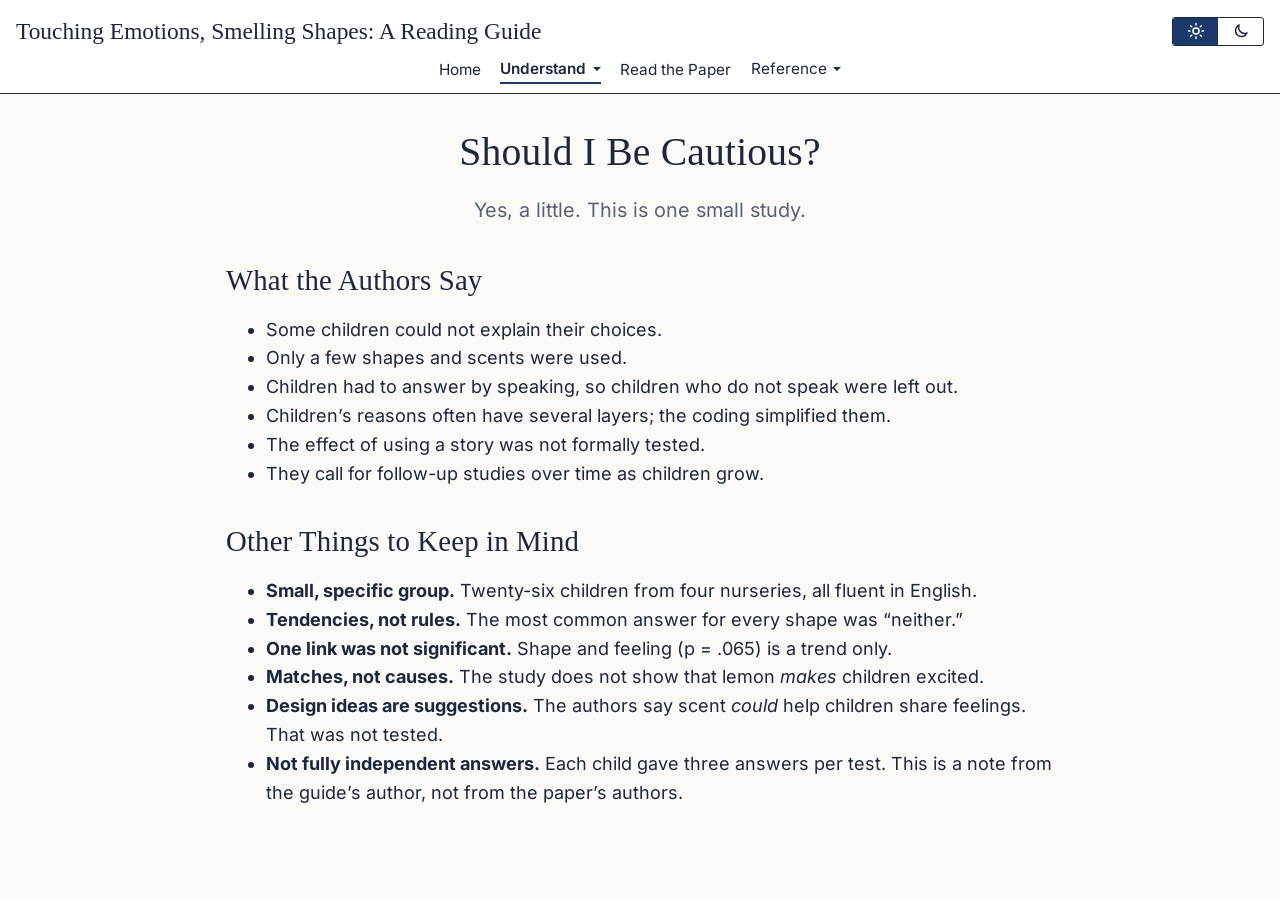
==== cautions.html @ 5ec1e6f5 "Add reading guide site for "Touching Emotions, Smelling Shapes" Static HTML/CSS/JS site (no build st" ====
<!doctype html>
<html lang="en">
<head>
<meta charset="utf-8">
<meta name="viewport" content="width=device-width, initial-scale=1">
<title>Be Cautious | Touching Emotions, Smelling Shapes: A Reading Guide</title>
<script src="js/theme.js"></script>
<link rel="stylesheet" href="css/site.css">
</head>
<body>
<main>
<div class="prose">
<h1>Should I Be Cautious?</h1>
<p class="lede">Yes, a little. This is one small study.</p>
<h2>What the Authors Say</h2>
<ul>
  <li>Some children could not explain their choices.</li>
  <li>Only a few shapes and scents were used.</li>
  <li>Children had to answer by speaking, so children who do not speak were left out.</li>
  <li>Children&rsquo;s reasons often have several layers; the coding simplified them.</li>
  <li>The effect of using a story was not formally tested.</li>
  <li>They call for follow-up studies over time as children grow.</li>
</ul>
<h2>Other Things to Keep in Mind</h2>
<ul>
  <li><strong>Small, specific group.</strong> Twenty-six children from four nurseries, all fluent in English.</li>
  <li><strong>Tendencies, not rules.</strong> The most common answer for every shape was &ldquo;neither.&rdquo;</li>
  <li><strong>One link was not significant.</strong> Shape and feeling (p = .065) is a trend only.</li>
  <li><strong>Matches, not causes.</strong> The study does not show that lemon <em>makes</em> children excited.</li>
  <li><strong>Design ideas are suggestions.</strong> The authors say scent <em>could</em> help children share feelings. That was not tested.</li>
  <li><strong>Not fully independent answers.</strong> Each child gave three answers per test. This is a note from the guide&rsquo;s author, not from the paper&rsquo;s authors.</li>
</ul>
</div>
</main>
<script src="js/site.js"></script>
</body>
</html>
---- css/site.css ----
@font-face { font-family: "EB Garamond"; src: url("../fonts/eb-garamond-latin-wght-normal.woff2") format("woff2"); font-weight: 400 800; font-style: normal; font-display: swap; }
@font-face { font-family: "Inter"; src: url("../fonts/inter-latin-wght-normal.woff2") format("woff2"); font-weight: 100 900; font-style: normal; font-display: swap; }
@font-face { font-family: "Inter"; src: url("../fonts/inter-latin-wght-italic.woff2") format("woff2"); font-weight: 100 900; font-style: italic; font-display: swap; }

/* Theme: Ivory and Navy. Light first, then a dark counterpart. */
:root {
  --bg: #fbfaf6; --fg: #1b2740; --muted: #566079; --card: #ffffff; --line: #dfe2e9; --accent: #1b3a6b; --on-accent: #ffffff; --you: #b8761a;
  --tip-bg: #1b2740; --tip-fg: #fbfaf6; --callout-bg: #eaeff9; --callout-fg: #14284d;
  --danger: #a3121a; --shadow: 0 6px 24px rgba(27, 39, 64, .16);
  --display: "EB Garamond", Georgia, "Times New Roman", serif;
  --sans: "Inter", "Helvetica Neue", Helvetica, Arial, sans-serif;
  --r: 3px;
  --maxw: 82rem; --prose: 46rem; --gutter: 16px;
}
@media (prefers-color-scheme: dark) {
  :root:not([data-theme="light"]) {
    --bg: #10151f; --fg: #e8ebf2; --muted: #aab2c5; --card: #171e2b; --line: #2a3347; --accent: #8fb0ea; --on-accent: #0c1424; --you: #f0b95c;
    --tip-bg: #e8ebf2; --tip-fg: #10151f; --callout-bg: #1c2740; --callout-fg: #d6e0f5;
    --danger: #ff8a8f; --shadow: 0 6px 24px rgba(0, 0, 0, .6);
  }
}
:root[data-theme="dark"] {
  --bg: #10151f; --fg: #e8ebf2; --muted: #aab2c5; --card: #171e2b; --line: #2a3347; --accent: #8fb0ea; --on-accent: #0c1424; --you: #f0b95c;
  --tip-bg: #e8ebf2; --tip-fg: #10151f; --callout-bg: #1c2740; --callout-fg: #d6e0f5;
  --danger: #ff8a8f; --shadow: 0 6px 24px rgba(0, 0, 0, .6);
}
* { box-sizing: border-box; }
html { font-size: 112.5%; }
body { margin: 0; background: var(--bg); color: var(--fg); font-family: var(--sans); line-height: 1.6; }
h1, h2, h3, h4 { font-family: var(--display); font-weight: 500; letter-spacing: .005em; }
nav, .chip, button, .btn, .label, .ui, input, select, textarea { font-family: var(--sans); }
a { color: var(--accent); }
a:focus-visible, button:focus-visible, input:focus-visible, textarea:focus-visible, select:focus-visible, [tabindex]:focus-visible { outline: 3px solid var(--accent); outline-offset: 2px; }
.skip { position: absolute; left: -999px; } .skip:focus { left: 8px; top: 8px; background: var(--card); padding: .5rem; z-index: 90; }
.sr-only { position: absolute; width: 1px; height: 1px; overflow: hidden; clip: rect(0 0 0 0); white-space: nowrap; }

/* ---- Header and navigation ---- */
header.site { border-bottom: 1px solid var(--fg); background: var(--card); position: relative; z-index: 20; }
header.site .inner, main, footer.site .inner { max-width: var(--maxw); margin: 0 auto; padding-left: var(--gutter); padding-right: var(--gutter); }
header.site .top { display: flex; justify-content: space-between; align-items: center; gap: .6rem; padding: .7rem 0 .2rem; }
header.site .brand { font-family: var(--display); font-weight: 500; font-size: 1.3rem; color: var(--fg); text-decoration: none; }
header.site .tools { display: flex; align-items: center; gap: .5rem; }
nav.main { position: relative; }
nav.main > ul { list-style: none; margin: 0; padding: 0 0 .5rem; display: flex; flex-wrap: wrap; gap: .1rem 1.1rem; align-items: center; justify-content: center; }
nav.main a, nav.main .dd > button { font-size: .85rem; text-decoration: none; padding: .25rem 0; border: 0; border-bottom: 2px solid transparent; background: none; color: var(--fg); cursor: pointer; }
nav.main a[aria-current="page"], nav.main .dd.cur > button { border-bottom-color: var(--accent); font-weight: 600; }
nav.main .dd { position: relative; }
nav.main .dd > button::after { content: ""; display: inline-block; margin-left: .35rem; border: 4px solid transparent; border-top-color: currentColor; border-bottom-width: 0; vertical-align: .15em; }
nav.main .menu { display: none; position: absolute; left: -.6rem; top: 100%; min-width: 12rem; list-style: none; margin: 0; padding: .4rem; background: var(--card); border: 1px solid var(--line); border-radius: var(--r); box-shadow: var(--shadow); z-index: 30; }
nav.main .dd.open .menu { display: block; }
nav.main .menu a { display: block; padding: .4rem .6rem; border-radius: 2px; border: 0; }
nav.main .menu a:hover { background: var(--bg); }
nav.main .menu a[aria-current="page"] { font-weight: 600; background: var(--bg); }
.burger { display: none; }
.burger svg { width: 18px; height: 18px; display: block; }
@media (max-width: 700px) {
  .burger { display: inline-flex; }
  nav.main > ul { display: none; flex-direction: column; align-items: stretch; justify-content: flex-start; gap: 0; padding: .3rem 0 .8rem; }
  nav.main.open > ul { display: flex; }
  nav.main a, nav.main .dd > button { display: block; width: 100%; text-align: left; padding: .45rem 0; }
  nav.main .dd > button { pointer-events: none; color: var(--muted); font-weight: 600; font-size: .75rem; }
  nav.main .dd > button::after { display: none; }
  nav.main .menu { display: block; position: static; box-shadow: none; border: 0; padding: 0 0 0 .8rem; background: transparent; }
  nav.main .menu a { padding: .45rem 0; }
  header.site .brand { font-size: 1.1rem; }
}

/* Shared two-state switch (sun | moon, On | Off) */
.seg { display: inline-flex; border: 1.5px solid var(--fg); border-radius: var(--r); overflow: hidden; }
.seg button { border: 0; background: transparent; color: var(--fg); padding: .25rem .75rem; font-size: .8rem; font-weight: 500; cursor: pointer; display: inline-flex; align-items: center; justify-content: center; gap: .3rem; }
.seg button[aria-pressed="true"] { background: var(--accent); color: var(--on-accent); font-weight: 600; }
.seg svg { width: 18px; height: 18px; display: block; }
.seg.block { display: grid; grid-template-columns: 1fr 1fr; width: 100%; }
.seg.block button { padding: .35rem .5rem; font-size: .85rem; }
.seg.block button[aria-pressed="true"]::before { content: "\2713"; }

/* ---- Page frame ---- */
main { padding-top: 1.5rem; padding-bottom: 3rem; }
.prose { max-width: var(--prose); margin-left: auto; margin-right: auto; }
.prose p, .prose li, .prose dd { overflow-wrap: anywhere; }
h1 { font-size: 2.2rem; line-height: 1.15; margin: .5rem 0 1rem; text-align: center; }
h2 { font-size: 1.6rem; line-height: 1.2; margin: 2rem 0 .5rem; }
h3 { font-size: 1.3rem; line-height: 1.25; margin: 1.4rem 0 .3rem; }
.lede { font-size: 1.1rem; color: var(--muted); text-align: center; max-width: 38rem; margin-left: auto; margin-right: auto; }
.card { background: var(--card); border: 1px solid var(--line); border-radius: var(--r); padding: 1rem 1.1rem; margin: 1rem 0; }
.note { border-left: 4px solid var(--accent); background: var(--card); padding: .7rem 1rem; margin: 1rem 0; border-radius: 0 var(--r) var(--r) 0; font-size: .95rem; }
.btn, button.btn { display: inline-block; background: var(--accent); color: var(--on-accent); border: 1.5px solid var(--accent); border-radius: var(--r); padding: .5rem 1rem; font-size: .85rem; font-weight: 500; text-decoration: none; cursor: pointer; }
.btn.secondary { background: transparent; color: var(--accent); }
.btn-sm { white-space: nowrap; font-size: .75rem; font-weight: 500; padding: .25rem .7rem; border-radius: var(--r); border: 1.5px solid var(--fg); background: transparent; color: var(--fg); cursor: pointer; }
.btn-sm.primary { background: var(--accent); border-color: var(--accent); color: var(--on-accent); }
.btn-sm:disabled { opacity: .45; cursor: default; }
.cta-row { display: flex; flex-wrap: wrap; gap: .6rem; margin: 1rem 0; }
table { border-collapse: collapse; width: 100%; font-size: .85rem; margin: 1rem 0; }
th, td { border: 1px solid var(--line); padding: .4rem .55rem; text-align: left; vertical-align: top; }
th { background: var(--card); font-family: var(--sans); font-weight: 600; }
.table-wrap { overflow-x: auto; }
dl dt { font: 600 1.2rem var(--display); margin-top: 1rem; } dl dd { margin: .2rem 0 0; }
.entry { padding: .3rem .6rem; border-radius: var(--r); scroll-margin-top: 1rem; }
.entry.hit { outline: 3px solid var(--accent); background: var(--card); }
.backbar { margin: 0 0 1rem; }

/* ---- Homepage: a path of three stops ---- */
.hero { padding: 1rem 0 .5rem; text-align: center; }
.hero h1 { font-size: 3rem; line-height: 1.08; max-width: 40rem; margin-left: auto; margin-right: auto; }
.cta-row { justify-content: center; }
.center-h2 { text-align: center; margin: 1.6rem 0 1rem; font-size: 1.8rem; }
.route { position: relative; display: grid; grid-template-columns: repeat(3, 1fr); gap: 1.5rem; max-width: 60rem; margin: 0 auto; padding: 0; list-style: none; }
.route::before { content: ""; position: absolute; top: 1.2rem; left: calc((100% - 3rem) / 6); right: calc((100% - 3rem) / 6); border-top: 3px dotted var(--muted); }
.stop { position: relative; display: flex; flex-direction: column; align-items: stretch; }
.stop .num { align-self: center; position: relative; z-index: 1; width: 2.4rem; height: 2.4rem; border-radius: 50%; background: var(--accent); color: var(--on-accent); display: grid; place-items: center; font: 600 1.25rem var(--display); box-shadow: 0 0 0 6px var(--bg); }
.stop .stem { align-self: center; height: 1.1rem; border-left: 3px dotted var(--muted); }
.stop .panel-s { flex: 1; display: flex; flex-direction: column; background: var(--card); border: 1px solid var(--line); border-radius: var(--r); overflow: hidden; }
.stop.featured .panel-s { border: 2px solid var(--accent); }
.stop .bar-s { background: var(--callout-bg); padding: .6rem 1rem; border-bottom: 1px solid var(--line); }
.stop .bar-s h3 { margin: 0; font-size: 1.45rem; text-align: center; color: var(--fg); }
.stop .panel-s p { margin: 0; padding: .8rem 1rem .4rem; color: var(--muted); font-size: .9rem; }
.stop .acts { margin-top: auto; display: flex; flex-direction: column; gap: .45rem; padding: .5rem 1rem 1rem; }
.stop .acts .btn { display: block; text-align: center; }
.small-links { text-align: center; font: .85rem var(--sans); color: var(--muted); margin: 1.4rem 0 0; }
@media (max-width: 700px) {
  .hero h1 { font-size: 2.2rem; }
  .route { grid-template-columns: 1fr; gap: 0; }
  .route::before { display: none; }
  .stop:not(:last-child)::after { content: ""; display: block; height: 1.1rem; border-left: 3px dotted var(--muted); align-self: center; }
}

/* ---- The kit (study at a glance) ---- */
.kit { max-width: 60rem; margin-left: auto; margin-right: auto; display: grid; grid-template-columns: repeat(3, 1fr); background: var(--card); border: 1px solid var(--line); border-radius: var(--r); padding: .8rem 0; margin-top: 1rem; margin-bottom: 1rem; }
.kit .col { padding: 0 1rem; border-left: 1.5px dashed var(--line); }
.kit .col:first-child { border-left: 0; }
.kit .tag { font: .75rem var(--sans); color: var(--muted); display: block; }
.kit h3 { margin: .1rem 0 .5rem; font-size: 1.3rem; }
.figs { display: flex; gap: .45rem; }
.figs figure { margin: 0; flex: 1; text-align: center; font: .78rem var(--sans); min-width: 0; }
.figs .tile { background: #fdfcf9; border: 1px solid var(--line); border-radius: var(--r); padding: .2rem; }
.figs svg { width: 100%; height: auto; display: block; }
.figs figcaption { margin-top: .2rem; }
@media (max-width: 700px) {
  .kit { grid-template-columns: 1fr; padding: .2rem 0; }
  .kit .col { border-left: 0; border-top: 1.5px dashed var(--line); padding: .6rem 1rem; display: grid; grid-template-columns: 5.5rem 1fr; column-gap: .8rem; align-items: center; }
  .kit .col:first-child { border-top: 0; }
  .kit .tag { grid-column: 1; grid-row: 1; align-self: end; }
  .kit h3 { grid-column: 1; grid-row: 2; margin: .1rem 0 0; align-self: start; }
  .kit .figs { grid-column: 2; grid-row: 1 / 3; gap: .35rem; }
}
ol.steps { padding-left: 0; list-style: none; counter-reset: s; }
ol.steps > li { counter-increment: s; position: relative; padding-left: 3rem; margin: 1rem 0; }
ol.steps > li::before { content: counter(s); position: absolute; left: 0; top: 0; width: 2.1rem; height: 2.1rem; border-radius: 50%; background: var(--accent); color: var(--on-accent); display: grid; place-items: center; font: 600 1.15rem var(--display); }
.bar { display: flex; align-items: center; gap: .5rem; font: .8rem var(--sans); margin: .2rem 0; }
.bar .track { flex: 1; background: var(--line); border-radius: 2px; height: .8rem; overflow: hidden; }
.bar .fill { display: block; height: 100%; background: var(--accent); }
.bar span:first-child { min-width: 9rem; } .bar span:last-child { min-width: 3rem; text-align: right; }

/* ---- Reader ---- */
.rgrid { display: grid; grid-template-columns: 13rem minmax(0, 1fr) 15rem; grid-template-areas: ". toolbar ." "look paper key"; gap: .5rem 1rem; align-items: start; margin-top: .5rem; }
.a-toolbar { grid-area: toolbar; } .a-look { grid-area: look; } .a-paper { grid-area: paper; } .a-key { grid-area: key; } .a-scrubv { grid-area: scrubv; display: none; }
.side { position: sticky; top: .8rem; margin-top: 2px; }
.panel { background: var(--card); border: 1px solid var(--line); border-radius: var(--r); padding: .8rem .9rem; font-family: var(--sans); font-size: .8rem; }
.panel h2 { font: 500 1.3rem var(--display); margin: 0 0 .5rem; }
.look { border-left: 4px solid var(--accent); }
.look p { margin: 0 0 .6rem; line-height: 1.5; }
.look .stats { background: var(--callout-bg); color: var(--callout-fg); border-radius: var(--r); padding: .5rem .6rem; }
.panel-toggle { display: none; }
.key h3 { font: 500 .65rem var(--sans); letter-spacing: .05em; color: var(--muted); margin: .9rem 0 .25rem; }
.key .state { font-size: .75rem; color: var(--muted); margin: .1rem 0 0; }
.keyitem { display: flex; gap: .5rem; align-items: flex-start; text-align: left; width: 100%; background: transparent; color: var(--fg); border: 1.5px solid transparent; border-radius: var(--r); padding: .3rem .4rem; font-size: .8rem; line-height: 1.35; cursor: pointer; }
.keyitem:hover { border-color: var(--line); }
.keyitem[aria-pressed="true"] { border-color: var(--fg); background: var(--bg); font-weight: 600; }
.keyitem.static { cursor: default; }
.keyitem.static:hover { border-color: transparent; }
.sw { outline: 1px solid var(--fg); width: .95rem; height: .95rem; margin-top: .15rem; border-radius: 2px; background: var(--f); border-bottom: 3px solid var(--e); display: inline-block; flex: none; }
.sw.u { background: transparent; border-bottom-style: dashed; }
.sw.d { background: transparent; outline: 0; border-bottom: 2px dotted #2a5db0; border-radius: 0; height: .8rem; }
.how { font-size: .75rem; color: var(--muted); margin: .7rem 0 0; line-height: 1.45; }
.key-fab { display: none; }
.center { min-width: 0; }

/* Viewing controls: one box, three labeled groups */
.vc { display: flex; flex-wrap: wrap; align-items: stretch; gap: .5rem 0; background: var(--card); border: 1px solid var(--line); border-radius: var(--r); padding: .55rem .3rem; font-family: var(--sans); }
.vc .g { display: flex; flex-direction: column; justify-content: space-between; gap: .3rem; padding: 0 .8rem; border-left: 1px solid var(--line); }
.vc .g:first-child { border-left: 0; }
.vc .gh { display: flex; align-items: center; gap: .5rem; min-height: 1.35rem; font: 500 .65rem var(--sans); letter-spacing: .05em; color: var(--muted); }
.pill { display: inline-flex; align-items: center; gap: .25rem; background: var(--callout-bg); color: var(--fg); border: 1px solid var(--accent); border-radius: 999px; padding: 0 .5rem; font: 500 .65rem var(--sans); letter-spacing: 0; white-space: nowrap; }
.pill b { font-size: .8rem; font-weight: 700; color: var(--accent); }
.pill svg { width: .8rem; height: .8rem; color: var(--accent); flex: none; }
.bgrp { display: inline-flex; align-self: flex-start; border: 1.5px solid var(--fg); border-radius: var(--r); overflow: hidden; }
.bgrp > button, .bgrp > span { display: inline-flex; align-items: center; justify-content: center; gap: .2rem; border: 0; border-left: 1.5px solid var(--fg); background: var(--card); color: var(--fg); padding: .2rem .55rem; font: 500 .75rem var(--sans); cursor: pointer; }
.bgrp > :first-child { border-left: 0; }
.bgrp > span { cursor: default; min-width: 3rem; background: var(--bg); }
.bgrp > button:hover:not(:disabled) { background: var(--callout-bg); }
.bgrp > button:disabled { opacity: .4; cursor: default; }
.bgrp svg { width: .95rem; height: .95rem; display: block; }
.pgbox { display: flex; align-items: center; gap: .35rem; font-size: .75rem; }
.pgbox input { width: 3.1rem; font: 500 .8rem var(--sans); padding: .15rem .3rem; background: var(--bg); color: var(--fg); border: 1.5px solid var(--fg); border-radius: var(--r); text-align: center; }

.pagerow { display: flex; align-items: flex-start; gap: .5rem; }
.arrow { flex: none; position: sticky; top: calc(50vh - 22px); width: 2.6rem; height: 2.6rem; border-radius: 50%; border: 2px solid var(--fg); background: var(--card); color: var(--fg); cursor: pointer; display: grid; place-items: center; z-index: 6; }
.arrow:disabled { opacity: .35; cursor: default; }
.arrow svg { width: 22px; height: 22px; }
.reader { position: relative; flex: 1; min-width: 0; }
.stage { overflow: auto; padding: 2px; }
.sheet { position: relative; margin: 0 auto; background: #fff; box-shadow: 0 0 0 1px var(--line); line-height: 1; color: #000; }
.sheet canvas { display: block; width: 100%; height: 100%; }
.sheet .textLayer { position: absolute; inset: 0; z-index: 3; --user-unit: 1; }
.fsbtn { position: absolute; top: 8px; right: 8px; z-index: 8; width: 2rem; height: 2rem; display: grid; place-items: center; border-radius: var(--r); border: 1.5px solid #1b2740; background: rgba(255, 255, 255, .95); color: #1b2740; cursor: pointer; padding: 0; }
.fsbtn svg { width: 1.15rem; height: 1.15rem; display: block; }
.fsbtn .shrink { display: none; }
.hl-layer, .note-layer, .gl-layer { position: absolute; inset: 0; pointer-events: none; }
.hl-layer { z-index: 1; mix-blend-mode: multiply; }
.note-layer { z-index: 2; mix-blend-mode: multiply; }
.gl-layer { z-index: 2; }
.hl { position: absolute; background: var(--f); border-bottom: 2px solid var(--e); }
.hl.u { background: transparent; border-bottom: 2px dashed var(--e); }
.hl.dim { display: none; }
.hl.on { outline: 2px solid #000; outline-offset: 0; }
.term { position: absolute; border-bottom: 2px dotted #2a5db0; }
.term.on { background: rgba(42, 93, 176, .14); }
body.guide-off .hl-layer, body.guide-off .gl-layer { display: none; }
.focus-layer { position: absolute; inset: 0; pointer-events: none; z-index: 4; }
.focus-hl, .focus-term { position: absolute; width: 14px; height: 14px; opacity: 0; left: 0; top: 0; }
.focus-hl:focus, .focus-term:focus { opacity: 1; background: transparent; outline: 3px solid var(--accent); outline-offset: 1px; border-radius: 2px; }
body.guide-off .focus-hl, body.guide-off .focus-term { display: none; }
.nrect { position: absolute; background: var(--nf); border-bottom: 2px dotted var(--ne); }
.nrect.dim, .pin.dim { display: none; }
.pin { position: absolute; z-index: 5; width: 20px; height: 20px; margin: -10px 0 0 -10px; border-radius: 4px; background: var(--nf); color: #111; border: 2px solid var(--ne); font: 700 11px var(--sans); cursor: pointer; padding: 0; }
.tip { position: absolute; z-index: 9; max-width: 15rem; background: var(--tip-bg); color: var(--tip-fg); border-radius: var(--r); padding: .5rem .65rem; font: .75rem/1.45 var(--sans); display: none; }
.tip b { display: block; font-weight: 600; }
.tip.pinned { box-shadow: 0 0 0 2px var(--accent); }
.tip .acts { display: flex; gap: .4rem; margin-top: .4rem; flex-wrap: wrap; }
.tip .btn-sm { margin-top: .4rem; border-color: var(--tip-fg); color: var(--tip-fg); }
.tip .acts .btn-sm { margin-top: 0; }
.popover { position: absolute; z-index: 10; display: none; gap: .4rem; background: var(--tip-bg); padding: .35rem; border-radius: var(--r); }
.popover .btn-sm { background: var(--tip-fg); color: var(--tip-bg); border-color: var(--tip-fg); }
.hint { font: .78rem var(--sans); color: var(--muted); margin: .4rem 0; }
.status { font: .8rem var(--sans); color: var(--muted); margin: .2rem 0; min-height: 1.9rem; display: flex; align-items: center; flex-wrap: wrap; gap: .4rem; }
.status .btn-sm { padding: .1rem .6rem; border-radius: 999px; }
.err { color: var(--danger); font: .8rem var(--sans); }

/* Page scrubber: dots centered on one line, page numbers, then a bracket and name for each section */
.scrub { --pad: 1.6rem; --dot-row: 28px; position: relative; display: grid; grid-template-columns: repeat(14, 1fr); margin: 0 3.1rem; padding-top: var(--pad); font-family: var(--sans); color: var(--muted); }
.scrub .ln { position: absolute; left: calc(100% / 28); right: calc(100% / 28); top: calc(var(--pad) + var(--dot-row) / 2); height: 2px; transform: translateY(-50%); background: var(--line); }
.scrub .prog { position: absolute; left: calc(100% / 28); top: calc(var(--pad) + var(--dot-row) / 2); height: 3px; transform: translateY(-50%); background: var(--accent); width: calc((100% - 100% / 14) * var(--p, 0)); }
.scrub button.pt { grid-row: 1; position: relative; z-index: 1; height: var(--dot-row); min-width: 24px; border: 0; background: transparent; padding: 0; cursor: pointer; display: flex; align-items: center; justify-content: center; }
.scrub .dot { display: block; flex: none; width: 10px; height: 10px; border-radius: 50%; background: var(--card); border: 2px solid var(--muted); }
.scrub button.pt.done .dot { background: var(--accent); border-color: var(--accent); }
.scrub button.pt[aria-current="page"] .dot { width: 20px; height: 20px; background: var(--you); border: 3px solid var(--fg); }
.scrub button.pt:hover .dot { border-color: var(--fg); }
.scrub .num { grid-row: 2; text-align: center; font-size: .65rem; line-height: 1.4; padding-top: 2px; color: var(--muted); }
.scrub .num.cur { color: var(--fg); font-weight: 700; }
.scrub .here { position: absolute; top: 0; transform: translateX(-50%); font: 600 .7rem var(--sans); color: var(--fg); white-space: nowrap; }
.scrub .here::after { content: ""; display: block; width: 0; height: 0; margin: 0 auto; border: 4px solid transparent; border-top-color: var(--fg); border-bottom-width: 0; }
.scrub button.sec { grid-row: 3; display: block; border: 0; background: none; padding: 0; margin: 0; cursor: pointer; color: var(--muted); font-family: var(--sans); min-width: 0; }
.scrub .brkt { display: block; height: 8px; margin: 4px 4px 0; border: 2px solid var(--muted); border-top: 0; border-radius: 0 0 3px 3px; }
.scrub .lbl { display: block; position: relative; left: 50%; transform: translateX(-50%); width: max-content; margin-top: 3px; text-align: center; font: 500 .68rem var(--sans); line-height: 1.2; white-space: nowrap; }
.scrub button.sec:hover .lbl { color: var(--fg); }
.scrub button.sec.cur { color: var(--accent); }
.scrub button.sec.cur .brkt { border-color: var(--accent); }
.scrub button.sec.cur .lbl { color: var(--accent); font-weight: 700; }
.scrub-now { display: none; }
@media (max-width: 1330px) {
  .scrub { margin: 0; }
  .scrub button.sec.lo .lbl { margin-top: 1.1rem; }
  .scrub button.sec.lo .lbl::before { content: ""; position: absolute; left: 50%; top: -1rem; height: .9rem; border-left: 1px solid var(--muted); }
}
@media (max-width: 1250px) {
  .rgrid { grid-template-columns: 11rem minmax(0, 1fr) 13rem; }
}

/* Vertical scrubber (full screen): dots on one line, page numbers left, brackets and names right */
.scrub.v { --row: 20px; display: grid; grid-template-columns: 22px 18px 12px 1fr; grid-template-rows: repeat(14, var(--row)); margin: 0; padding: 0; position: relative; }
.scrub.v .ln { left: calc(22px + 9px); right: auto; top: calc(var(--row) / 2); bottom: calc(var(--row) / 2); width: 2px; height: auto; transform: translateX(-50%); }
.scrub.v .prog { left: calc(22px + 9px); top: calc(var(--row) / 2); width: 3px; height: calc((100% - var(--row)) * var(--p, 0)); transform: translateX(-50%); }
.scrub.v button.pt { grid-column: 2; height: var(--row); min-width: 0; width: 100%; }
.scrub.v .num { grid-column: 1; text-align: right; padding: 0 4px 0 0; align-self: center; }
.scrub.v button.sec { grid-column: 3 / 5; display: grid; grid-template-columns: 12px 1fr; align-items: center; text-align: left; }
.scrub.v .brkt { height: auto; align-self: stretch; margin: 3px 0; width: 10px; border: 2px solid var(--muted); border-left: 0; border-radius: 0 3px 3px 0; }
.scrub.v button.sec.cur .brkt { border-color: var(--accent); }
.scrub.v .lbl { margin: 0; padding-left: 6px; text-align: left; font-size: .7rem; left: 0; transform: none; width: auto; }
.scrub.v button.sec.lo .lbl { margin: 0; }
.scrub.v button.sec.lo .lbl::before { display: none; }
.scrub.v .here { display: none; }

@media (max-width: 1000px) {
  .rgrid { grid-template-columns: minmax(0, 1fr); grid-template-areas: "toolbar" "look" "paper" "key"; }
  .side { position: static; }
  .look .panel-toggle { display: inline-block; margin-bottom: .4rem; }
  .look.collapsed .panel-body { display: none; }
  .key { position: fixed; right: 8px; bottom: 58px; width: min(92vw, 20rem); max-height: 70vh; overflow: auto; display: none; z-index: 85; box-shadow: var(--shadow); }
  .key.open { display: block; }
  .key-fab { display: inline-flex; position: fixed; right: 12px; bottom: 12px; z-index: 86; padding: .5rem 1rem; box-shadow: var(--shadow); background: var(--accent); color: var(--on-accent); border-color: var(--accent); }
  .scrub { margin: 0; }
  .arrow { width: 2.2rem; height: 2.2rem; }
}
@media (max-width: 700px) {
  .scrub button.sec .lbl { display: none; }
  .scrub-now { display: block; text-align: center; font: 600 .75rem var(--sans); color: var(--accent); margin: .3rem 0 0; }
  .pagerow { gap: 0; }
  .arrow { width: 2rem; height: 2rem; background: color-mix(in srgb, var(--card) 88%, transparent); }
  #prev { margin-right: -2.1rem; }
  #next { margin-left: -2.1rem; }
  .vc { gap: .6rem 0; }
  .vc .g { padding: 0 .6rem; border-left: 0; }
  .vc .g:last-child { border-left: 1px solid var(--line); }
  .vc .g.guide-only { order: 3; flex: 1 0 100%; border-top: 1px solid var(--line); padding-top: .55rem; }
}

/* Full screen: an always-white layer. The page edge is invisible: no border, shadow or outline.
   Left column: viewing controls, Look For and the page scrubber. Right column: the Key. Each column scrolls on its own. */
.fs-left { display: contents; }
.rgrid.fs {
  --bg: #ffffff; --card: #ffffff; --fg: #1b2740; --muted: #566079; --line: #dfe2e9; --accent: #1b3a6b; --on-accent: #ffffff; --you: #b8761a;
  --tip-bg: #1b2740; --tip-fg: #fbfaf6; --callout-bg: #eaeff9; --callout-fg: #14284d; --danger: #a3121a;
  position: fixed; inset: 0; z-index: 80; margin: 0; padding: 0; background: #fff; color: var(--fg); color-scheme: light; overflow: hidden;
  grid-template-columns: 17rem minmax(0, 1fr) 17rem; grid-template-rows: minmax(0, 1fr); grid-template-areas: "left paper right"; gap: 0 .5rem; align-items: stretch;
}
.rgrid.fs .fs-left { display: flex; flex-direction: column; gap: .6rem; grid-area: left; min-height: 0; overflow: auto; padding: .6rem 0 .8rem .6rem; }
.rgrid.fs .a-key { grid-area: right; position: static; margin: 0; min-height: 0; overflow: auto; padding: .6rem .6rem .8rem 0; align-self: stretch; }
.rgrid.fs .side { position: static; margin: 0; max-height: none; }
.rgrid.fs .a-scrubv { display: block; }
.rgrid.fs .look .how, .rgrid.fs .key .state { display: none; }
.rgrid.fs .look p { margin-bottom: .4rem; }
.rgrid.fs .panel { padding: .6rem .7rem; }
.rgrid.fs .keyitem { padding: .15rem .3rem; font-size: .75rem; }
.rgrid.fs .key h3 { margin: .6rem 0 .15rem; }
.rgrid.fs details.howto { margin-top: .5rem; }
.rgrid.fs .vc { display: grid; grid-template-columns: auto 1fr; gap: .5rem .4rem; padding: .5rem .6rem; }
.rgrid.fs .vc .g { padding: 0 .4rem; border-left: 0; }
.rgrid.fs .vc .g:first-child { padding-left: 0; }
.rgrid.fs .vc .g:last-child { border-left: 1px solid var(--line); }
.rgrid.fs .vc .g.guide-only { grid-column: 1 / -1; grid-row: 2; padding: .5rem 0 0; border-top: 1px solid var(--line); }
.rgrid.fs .a-paper { grid-area: paper; align-self: stretch; display: flex; align-items: center; justify-content: center; height: 100vh; min-height: 0; }
.rgrid.fs .a-paper > .scrub, .rgrid.fs .a-paper > .scrub-now { display: none; }
.rgrid.fs .pagerow { align-items: center; gap: .4rem; }
.rgrid.fs .arrow { position: static; }
.rgrid.fs .reader { flex: 0 1 auto; min-width: 0; }
.rgrid.fs .stage { padding: 0; overflow: auto; max-width: 100%; max-height: 100vh; }
.rgrid.fs .status { min-height: 0; }
@media (max-height: 800px) {
  .rgrid.fs .scrub.v { --row: 17px; }
  .rgrid.fs .scrub.v .lbl, .rgrid.fs .scrub.v .num { font-size: .64rem; }
  .rgrid.fs .fs-left { gap: .4rem; }
}
.rgrid.fs .sheet { margin: 0; box-shadow: none; border: 0; outline: 0; background: #fff; }
.rgrid.fs .fsbtn .grow { display: none; } .rgrid.fs .fsbtn .shrink { display: block; }
.fs-only { display: none; }
.rgrid.fs .fs-only { display: block; }
body.fs-open { overflow: hidden; }
@media (max-width: 1100px) {
  .rgrid.fs { grid-template-columns: minmax(0, 1fr); grid-template-rows: auto auto 1fr; grid-template-areas: "look" "toolbar" "paper"; overflow: auto; }
  .rgrid.fs .fs-left { display: contents; }
  .rgrid.fs .a-key { grid-area: auto; grid-column: 1; padding: 0; overflow: visible; height: 0; min-height: 0; }
  .rgrid.fs .a-scrubv, .rgrid.fs .a-key .panel { display: none; }
  .rgrid.fs .a-look { padding: .4rem .6rem 0; }
  .rgrid.fs .a-toolbar { padding: 0 .6rem; }
  .rgrid.fs .vc { display: flex; flex-wrap: wrap; }
  .rgrid.fs .vc .g { border-top: 0; border-left: 1px solid var(--line); padding: 0 .6rem; }
  .rgrid.fs .vc .g:first-child { border-left: 0; }
  .rgrid.fs .vc .g.guide-only { grid-column: auto; padding: 0 .6rem; border-top: 0; }
  .rgrid.fs .key { position: fixed; right: 8px; bottom: 58px; width: min(92vw, 20rem); max-height: 70vh; overflow: auto; z-index: 85; box-shadow: var(--shadow); }
  .rgrid.fs .key-fab { display: inline-flex; position: fixed; right: 12px; bottom: 12px; z-index: 86; padding: .5rem 1rem; box-shadow: var(--shadow); background: var(--accent); color: var(--on-accent); border-color: var(--accent); }
  .rgrid.fs .a-key .key.open { display: block; }
  .rgrid.fs .a-paper { height: auto; display: block; }
  .rgrid.fs .pagerow { gap: 0; justify-content: center; }
  .rgrid.fs .arrow { width: 2.2rem; height: 2.2rem; background: color-mix(in srgb, var(--card) 88%, transparent); position: sticky; top: calc(50vh - 1.1rem); }
  .rgrid.fs #prev { margin-right: -2.3rem; }
  .rgrid.fs #next { margin-left: -2.3rem; }
  .rgrid.fs .reader { flex: 1 1 auto; }
  .rgrid.fs .stage { max-width: 100%; max-height: none; }
}

/* ---- Notes ---- */
.notes h2 { margin-top: 1.5rem; }
.composer-pop { position: absolute; z-index: 12; width: min(23rem, calc(100% - 16px)); background: var(--card); color: var(--fg); border: 2px solid var(--accent); border-radius: var(--r); padding: .7rem .9rem; box-shadow: var(--shadow); font-family: var(--sans); font-size: .8rem; max-height: calc(100vh - 2rem); overflow: auto; }
.composer-pop textarea, .composer-pop select, .composer-pop input[type="text"], .note-edit textarea { width: 100%; font: .85rem var(--sans); background: var(--bg); color: var(--fg); border: 1.5px solid var(--line); border-radius: var(--r); padding: .35rem .5rem; }
.composer-pop textarea, .note-edit textarea { min-height: 4rem; resize: vertical; }
.composer-pop .lbl { display: block; font-size: .72rem; color: var(--muted); margin: .55rem 0 .2rem; }
.swatches { display: flex; gap: .4rem; flex-wrap: wrap; }
.swatches button { width: 1.8rem; height: 1.8rem; border-radius: var(--r); border: 2px solid var(--line); background: var(--c); color: #111; cursor: pointer; padding: 0; font-weight: 700; display: grid; place-items: center; }
.swatches button[aria-pressed="true"] { border: 3px solid var(--fg); }
.own { margin-top: .4rem; padding: .5rem; border: 1.5px dashed var(--line); border-radius: var(--r); }
.q { font: italic .85rem var(--sans); color: var(--muted); border-left: 3px solid var(--line); padding-left: .6rem; margin: 0 0 .5rem; max-height: 4.5rem; overflow: auto; }
.notecard { background: var(--nc, #ffe680); color: #111; border-left: 8px solid var(--ne, #8a6d00); border-radius: var(--r); padding: .6rem .9rem; margin: .5rem 0; font: .85rem var(--sans); }
.notecard.dim { display: none; }
.notecard.flash { outline: 3px solid var(--accent); }
.notecard .meta { font-size: .7rem; margin-bottom: .2rem; }
.notecard .quote { font: italic .8rem var(--sans); margin: 0 0 .3rem; }
.notecard .acts { display: flex; flex-wrap: wrap; gap: .4rem; margin-top: .5rem; }
.notecard .btn-sm { border-color: #111; color: #111; font-size: .7rem; }
.off-only { display: none; }
body.guide-off .off-only { display: block; }
body.guide-off .guide-only { display: none !important; }
@media (prefers-reduced-motion: reduce) { * { scroll-behavior: auto !important; transition: none !important; } }

/* ---- Summary, key points, callouts, help ---- */
.summary { background: var(--card); border: 1px solid var(--line); border-left: 6px solid var(--accent); border-radius: var(--r); padding: 1rem 1.2rem; margin: 1.2rem 0; }
.summary h2 { margin: 0 0 .5rem; font-size: 1.5rem; }
.summary dl { margin: 0; display: grid; grid-template-columns: 7rem 1fr; gap: .5rem 1rem; }
.summary dt { margin: 0; font: 600 .75rem var(--sans); letter-spacing: .05em; color: var(--accent); padding-top: .2rem; }
.summary dd { margin: 0; }
@media (max-width: 700px) { .summary dl { grid-template-columns: 1fr; gap: .1rem; } .summary dd { margin-bottom: .6rem; } }
.kp { background: var(--card); border: 1px solid var(--line); border-radius: var(--r); padding: .2rem 1.2rem .6rem; margin: 1rem 0; }
.kp h3 { margin: 1rem 0 .3rem; }
.kp ul { margin: 0; padding-left: 1.2rem; }
.kp li { margin: .35rem 0; }
.callout-block { background: var(--callout-bg); color: var(--callout-fg); border-radius: var(--r); padding: .8rem 1rem; margin: 1rem 0; font: .9rem/1.5 var(--sans); }
.callout-block strong { font-family: var(--display); font-size: 1.1rem; font-weight: 600; }
details.howto { margin-top: .9rem; font-size: .75rem; }
details.howto summary { cursor: pointer; font-weight: 600; color: var(--accent); }
details.howto ul { margin: .4rem 0 0; padding-left: 1.1rem; line-height: 1.45; color: var(--muted); }
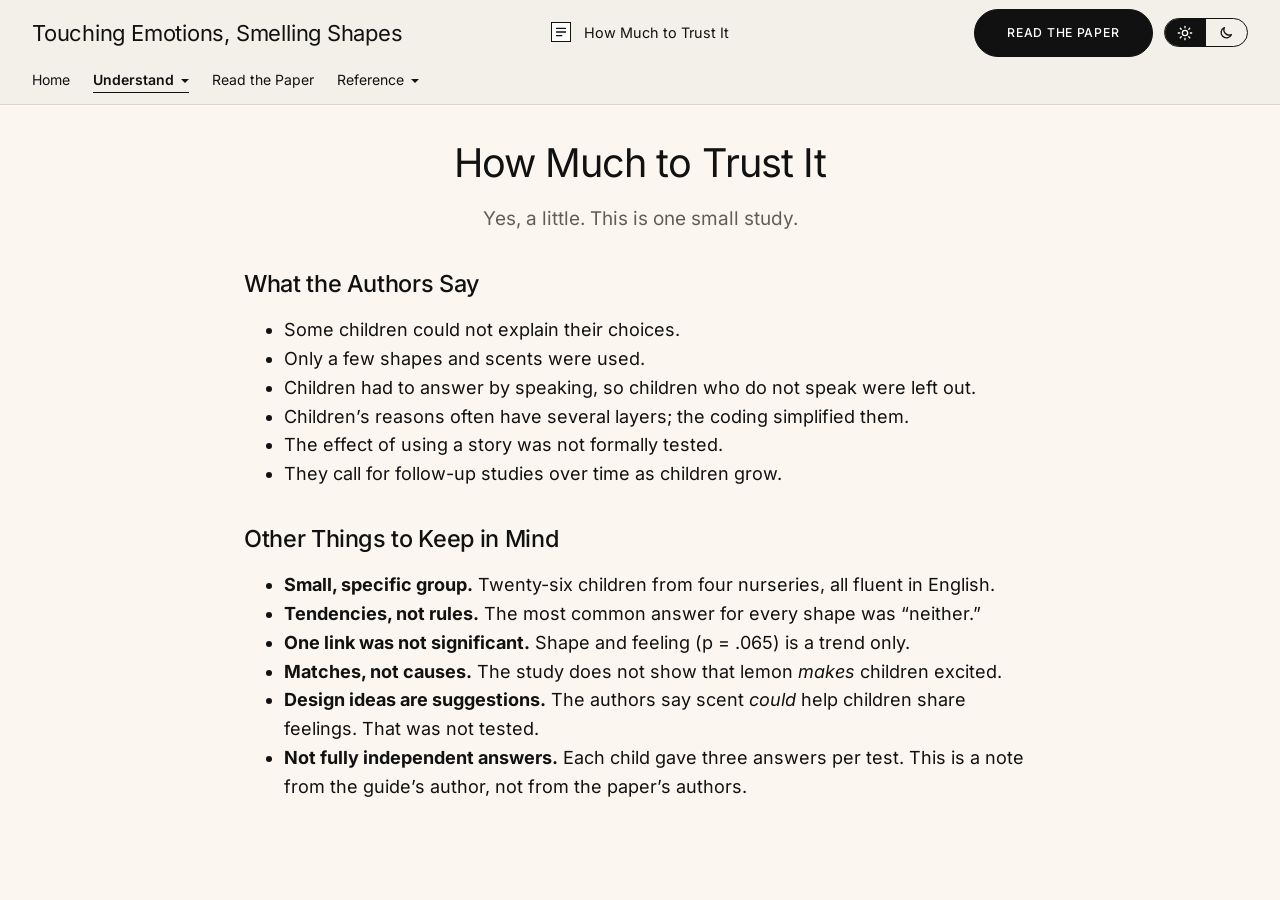
==== commit 160e4c7a: "Rename Understand pages and apply Title Case to headings, tabs and labels Co-Authored-By: Claude Son" ====
--- a/cautions.html
+++ b/cautions.html
@@ -3,14 +3,14 @@
 <head>
 <meta charset="utf-8">
 <meta name="viewport" content="width=device-width, initial-scale=1">
-<title>Be Cautious | Touching Emotions, Smelling Shapes: A Reading Guide</title>
+<title>How Much to Trust It | Touching Emotions, Smelling Shapes: A Reading Guide</title>
 <script src="js/theme.js"></script>
 <link rel="stylesheet" href="css/site.css">
 </head>
 <body>
 <main>
 <div class="prose">
-<h1>Should I Be Cautious?</h1>
+<h1>How Much to Trust It</h1>
 <p class="lede">Yes, a little. This is one small study.</p>
 <h2>What the Authors Say</h2>
 <ul>
--- a/css/site.css
+++ b/css/site.css
@@ -1,49 +1,65 @@
-@font-face { font-family: "EB Garamond"; src: url("../fonts/eb-garamond-latin-wght-normal.woff2") format("woff2"); font-weight: 400 800; font-style: normal; font-display: swap; }
 @font-face { font-family: "Inter"; src: url("../fonts/inter-latin-wght-normal.woff2") format("woff2"); font-weight: 100 900; font-style: normal; font-display: swap; }
 @font-face { font-family: "Inter"; src: url("../fonts/inter-latin-wght-italic.woff2") format("woff2"); font-weight: 100 900; font-style: italic; font-display: swap; }
 
-/* Theme: Ivory and Navy. Light first, then a dark counterpart. */
+/* Theme: warm cream, ink and one black button. Light first, then a dark counterpart.
+   --bar: top bar. --panel: side panels. --canvas: the surface the paper or the reading sits on. */
 :root {
-  --bg: #fbfaf6; --fg: #1b2740; --muted: #566079; --card: #ffffff; --line: #dfe2e9; --accent: #1b3a6b; --on-accent: #ffffff; --you: #b8761a;
-  --tip-bg: #1b2740; --tip-fg: #fbfaf6; --callout-bg: #eaeff9; --callout-fg: #14284d;
-  --danger: #a3121a; --shadow: 0 6px 24px rgba(27, 39, 64, .16);
-  --display: "EB Garamond", Georgia, "Times New Roman", serif;
+  --bg: #fbf7f0; --bar: #f2f0e9; --panel: #f2efe8; --canvas: #f3f0e9; --card: #ffffff;
+  --fg: #111111; --muted: #625e56; --line: #d9d5cc;
+  --accent: #111111; --on-accent: #ffffff; --focus: #2a5db0; --link: #2a5db0; --you: #b8761a; --tabbg: #dad7d0;
+  --tip-bg: #111111; --tip-fg: #fbf7f0; --callout-bg: #e9e4d8; --callout-fg: #111111;
+  --danger: #a3121a; --shadow: 0 6px 24px rgba(17, 17, 17, .16);
+  --display: "Inter", "Helvetica Neue", Helvetica, Arial, sans-serif;
   --sans: "Inter", "Helvetica Neue", Helvetica, Arial, sans-serif;
-  --r: 3px;
-  --maxw: 82rem; --prose: 46rem; --gutter: 16px;
+  --r: 2px;
+  --maxw: 84rem; --prose: 44rem; --gutter: 32px; --side: 16rem; --colgap: 2.2rem;
 }
 @media (prefers-color-scheme: dark) {
   :root:not([data-theme="light"]) {
-    --bg: #10151f; --fg: #e8ebf2; --muted: #aab2c5; --card: #171e2b; --line: #2a3347; --accent: #8fb0ea; --on-accent: #0c1424; --you: #f0b95c;
-    --tip-bg: #e8ebf2; --tip-fg: #10151f; --callout-bg: #1c2740; --callout-fg: #d6e0f5;
+    --bg: #151310; --bar: #1c1915; --panel: #201d18; --canvas: #1b1814; --card: #24201b;
+    --fg: #f1ede4; --muted: #b3ada1; --line: #38332b;
+    --accent: #f1ede4; --on-accent: #151310; --focus: #8fb0ea; --link: #8fb0ea; --you: #f0b95c; --tabbg: #332e27;
+    --tip-bg: #f1ede4; --tip-fg: #151310; --callout-bg: #2a251e; --callout-fg: #f1ede4;
     --danger: #ff8a8f; --shadow: 0 6px 24px rgba(0, 0, 0, .6);
   }
 }
 :root[data-theme="dark"] {
-  --bg: #10151f; --fg: #e8ebf2; --muted: #aab2c5; --card: #171e2b; --line: #2a3347; --accent: #8fb0ea; --on-accent: #0c1424; --you: #f0b95c;
-  --tip-bg: #e8ebf2; --tip-fg: #10151f; --callout-bg: #1c2740; --callout-fg: #d6e0f5;
+  --bg: #151310; --bar: #1c1915; --panel: #201d18; --canvas: #1b1814; --card: #24201b;
+  --fg: #f1ede4; --muted: #b3ada1; --line: #38332b;
+  --accent: #f1ede4; --on-accent: #151310; --focus: #8fb0ea; --link: #8fb0ea; --you: #f0b95c; --tabbg: #332e27;
+  --tip-bg: #f1ede4; --tip-fg: #151310; --callout-bg: #2a251e; --callout-fg: #f1ede4;
   --danger: #ff8a8f; --shadow: 0 6px 24px rgba(0, 0, 0, .6);
 }
 * { box-sizing: border-box; }
 html { font-size: 112.5%; }
 body { margin: 0; background: var(--bg); color: var(--fg); font-family: var(--sans); line-height: 1.6; }
-h1, h2, h3, h4 { font-family: var(--display); font-weight: 500; letter-spacing: .005em; }
+h1, h2, h3, h4 { font-family: var(--display); font-weight: 500; letter-spacing: -.015em; }
 nav, .chip, button, .btn, .label, .ui, input, select, textarea { font-family: var(--sans); }
-a { color: var(--accent); }
-a:focus-visible, button:focus-visible, input:focus-visible, textarea:focus-visible, select:focus-visible, [tabindex]:focus-visible { outline: 3px solid var(--accent); outline-offset: 2px; }
+a { color: var(--link); }
+a:focus-visible, button:focus-visible, input:focus-visible, textarea:focus-visible, select:focus-visible, summary:focus-visible, [tabindex]:focus-visible { outline: 3px solid var(--focus); outline-offset: 2px; }
 .skip { position: absolute; left: -999px; } .skip:focus { left: 8px; top: 8px; background: var(--card); padding: .5rem; z-index: 90; }
 .sr-only { position: absolute; width: 1px; height: 1px; overflow: hidden; clip: rect(0 0 0 0); white-space: nowrap; }
-
-/* ---- Header and navigation ---- */
-header.site { border-bottom: 1px solid var(--fg); background: var(--card); position: relative; z-index: 20; }
+.cap { font: 500 .65rem var(--sans); letter-spacing: .08em; text-transform: uppercase; color: var(--muted); margin: 0; }
+
+/* ---- Top bar: title | where you are | one black button, then the page links ---- */
+header.site { background: var(--bar); border-bottom: 1px solid var(--line); position: relative; z-index: 20; }
 header.site .inner, main, footer.site .inner { max-width: var(--maxw); margin: 0 auto; padding-left: var(--gutter); padding-right: var(--gutter); }
-header.site .top { display: flex; justify-content: space-between; align-items: center; gap: .6rem; padding: .7rem 0 .2rem; }
-header.site .brand { font-family: var(--display); font-weight: 500; font-size: 1.3rem; color: var(--fg); text-decoration: none; }
-header.site .tools { display: flex; align-items: center; gap: .5rem; }
+header.site .top { display: grid; grid-template-columns: 1fr auto 1fr; align-items: center; gap: 1rem; min-height: 65px; }
+header.site .brand { justify-self: start; font: 400 1.22rem var(--sans); letter-spacing: -.01em; color: var(--fg); text-decoration: none; white-space: nowrap; }
+header.site .ctx { display: flex; align-items: center; gap: .7rem; font-size: .8rem; color: var(--fg); min-width: 0; }
+header.site .ctx-text { white-space: nowrap; overflow: hidden; text-overflow: ellipsis; }
+.ctx-sw { display: flex; width: 20px; height: 20px; flex: none; background: var(--f, var(--line)); border-bottom: 3px solid var(--e, transparent); }
+.ctx-sw i { flex: 1; background: var(--f); }
+.ctx-sw.doc { background: var(--card); border: 1px solid var(--fg); border-bottom-width: 1px; color: var(--fg); }
+.ctx-sw.doc svg { width: 100%; height: 100%; display: block; }
+header.site .tools { justify-self: end; display: flex; align-items: center; gap: .6rem; }
+header.site .tools .btn { min-height: 48px; padding: 0 1.8rem; white-space: nowrap; }
+header.site .tools .btn[hidden] { display: none; }
 nav.main { position: relative; }
-nav.main > ul { list-style: none; margin: 0; padding: 0 0 .5rem; display: flex; flex-wrap: wrap; gap: .1rem 1.1rem; align-items: center; justify-content: center; }
-nav.main a, nav.main .dd > button { font-size: .85rem; text-decoration: none; padding: .25rem 0; border: 0; border-bottom: 2px solid transparent; background: none; color: var(--fg); cursor: pointer; }
-nav.main a[aria-current="page"], nav.main .dd.cur > button { border-bottom-color: var(--accent); font-weight: 600; }
+nav.main > ul { list-style: none; margin: 0; padding: 0 0 .55rem; display: flex; flex-wrap: wrap; gap: .1rem 1.3rem; align-items: center; justify-content: flex-start; }
+nav.main a, nav.main .dd > button { font-size: .78rem; text-decoration: none; padding: .2rem 0; border: 0; border-bottom: 1px solid transparent; background: none; color: var(--fg); cursor: pointer; }
+nav.main a:hover, nav.main .dd > button:hover { border-bottom-color: var(--muted); }
+nav.main a[aria-current="page"], nav.main .dd.cur > button { border-bottom-color: var(--fg); font-weight: 600; }
 nav.main .dd { position: relative; }
 nav.main .dd > button::after { content: ""; display: inline-block; margin-left: .35rem; border: 4px solid transparent; border-top-color: currentColor; border-bottom-width: 0; vertical-align: .15em; }
 nav.main .menu { display: none; position: absolute; left: -.6rem; top: 100%; min-width: 12rem; list-style: none; margin: 0; padding: .4rem; background: var(--card); border: 1px solid var(--line); border-radius: var(--r); box-shadow: var(--shadow); z-index: 30; }
@@ -53,7 +69,12 @@
 nav.main .menu a[aria-current="page"] { font-weight: 600; background: var(--bg); }
 .burger { display: none; }
 .burger svg { width: 18px; height: 18px; display: block; }
-@media (max-width: 700px) {
+@media (max-width: 900px) {
+  :root { --gutter: 16px; }
+  header.site .top { grid-template-columns: 1fr auto; row-gap: 0; padding: .5rem 0; }
+  header.site .ctx { display: none; }
+  header.site .brand { font-size: 1.05rem; white-space: normal; }
+  header.site .tools .btn { min-height: 40px; padding: 0 1.1rem; }
   .burger { display: inline-flex; }
   nav.main > ul { display: none; flex-direction: column; align-items: stretch; justify-content: flex-start; gap: 0; padding: .3rem 0 .8rem; }
   nav.main.open > ul { display: flex; }
@@ -62,74 +83,84 @@
   nav.main .dd > button::after { display: none; }
   nav.main .menu { display: block; position: static; box-shadow: none; border: 0; padding: 0 0 0 .8rem; background: transparent; }
   nav.main .menu a { padding: .45rem 0; }
-  header.site .brand { font-size: 1.1rem; }
-}
-
-/* Shared two-state switch (sun | moon, On | Off) */
-.seg { display: inline-flex; border: 1.5px solid var(--fg); border-radius: var(--r); overflow: hidden; }
-.seg button { border: 0; background: transparent; color: var(--fg); padding: .25rem .75rem; font-size: .8rem; font-weight: 500; cursor: pointer; display: inline-flex; align-items: center; justify-content: center; gap: .3rem; }
+}
+@media (max-width: 520px) { header.site .tools .btn { display: none; } }
+
+/* Two-state switches (sun | moon) */
+.seg { display: inline-flex; border: 1px solid var(--fg); border-radius: 999px; overflow: hidden; }
+.seg button { border: 0; background: transparent; color: var(--fg); padding: .3rem .7rem; font-size: .8rem; font-weight: 500; cursor: pointer; display: inline-flex; align-items: center; justify-content: center; gap: .3rem; }
 .seg button[aria-pressed="true"] { background: var(--accent); color: var(--on-accent); font-weight: 600; }
-.seg svg { width: 18px; height: 18px; display: block; }
-.seg.block { display: grid; grid-template-columns: 1fr 1fr; width: 100%; }
-.seg.block button { padding: .35rem .5rem; font-size: .85rem; }
-.seg.block button[aria-pressed="true"]::before { content: "\2713"; }
+.seg svg { width: 16px; height: 16px; display: block; }
 
 /* ---- Page frame ---- */
 main { padding-top: 1.5rem; padding-bottom: 3rem; }
 .prose { max-width: var(--prose); margin-left: auto; margin-right: auto; }
 .prose p, .prose li, .prose dd { overflow-wrap: anywhere; }
-h1 { font-size: 2.2rem; line-height: 1.15; margin: .5rem 0 1rem; text-align: center; }
-h2 { font-size: 1.6rem; line-height: 1.2; margin: 2rem 0 .5rem; }
-h3 { font-size: 1.3rem; line-height: 1.25; margin: 1.4rem 0 .3rem; }
-.lede { font-size: 1.1rem; color: var(--muted); text-align: center; max-width: 38rem; margin-left: auto; margin-right: auto; }
+h1 { font-size: 2.2rem; line-height: 1.12; letter-spacing: -.025em; margin: .5rem 0 1rem; text-align: center; font-weight: 400; }
+h2 { font-size: 1.3rem; line-height: 1.2; margin: 2rem 0 .5rem; }
+h3 { font-size: 1.1rem; line-height: 1.25; margin: 1.4rem 0 .3rem; }
+.lede { font-size: 1.05rem; color: var(--muted); text-align: center; max-width: 38rem; margin-left: auto; margin-right: auto; }
 .card { background: var(--card); border: 1px solid var(--line); border-radius: var(--r); padding: 1rem 1.1rem; margin: 1rem 0; }
-.note { border-left: 4px solid var(--accent); background: var(--card); padding: .7rem 1rem; margin: 1rem 0; border-radius: 0 var(--r) var(--r) 0; font-size: .95rem; }
-.btn, button.btn { display: inline-block; background: var(--accent); color: var(--on-accent); border: 1.5px solid var(--accent); border-radius: var(--r); padding: .5rem 1rem; font-size: .85rem; font-weight: 500; text-decoration: none; cursor: pointer; }
-.btn.secondary { background: transparent; color: var(--accent); }
-.btn-sm { white-space: nowrap; font-size: .75rem; font-weight: 500; padding: .25rem .7rem; border-radius: var(--r); border: 1.5px solid var(--fg); background: transparent; color: var(--fg); cursor: pointer; }
+.note { border-left: 3px solid var(--fg); background: var(--panel); padding: .7rem 1rem; margin: 1rem 0; font-size: .92rem; }
+.btn, button.btn { display: inline-flex; align-items: center; justify-content: center; min-height: 48px; padding: 0 1.6rem; border-radius: 999px; background: var(--accent); color: var(--on-accent); border: 1px solid var(--accent); font: 500 .68rem var(--sans); letter-spacing: .06em; text-transform: uppercase; text-decoration: none; cursor: pointer; }
+.btn.secondary { background: transparent; color: var(--fg); border-color: var(--fg); }
+.btn-sm { white-space: nowrap; font: 500 .72rem var(--sans); padding: .3rem .85rem; border-radius: 999px; border: 1px solid var(--fg); background: transparent; color: var(--fg); cursor: pointer; }
 .btn-sm.primary { background: var(--accent); border-color: var(--accent); color: var(--on-accent); }
 .btn-sm:disabled { opacity: .45; cursor: default; }
 .cta-row { display: flex; flex-wrap: wrap; gap: .6rem; margin: 1rem 0; }
 table { border-collapse: collapse; width: 100%; font-size: .85rem; margin: 1rem 0; }
 th, td { border: 1px solid var(--line); padding: .4rem .55rem; text-align: left; vertical-align: top; }
-th { background: var(--card); font-family: var(--sans); font-weight: 600; }
+th { background: var(--panel); font-family: var(--sans); font-weight: 600; }
 .table-wrap { overflow-x: auto; }
-dl dt { font: 600 1.2rem var(--display); margin-top: 1rem; } dl dd { margin: .2rem 0 0; }
-.entry { padding: .3rem .6rem; border-radius: var(--r); scroll-margin-top: 1rem; }
-.entry.hit { outline: 3px solid var(--accent); background: var(--card); }
 .backbar { margin: 0 0 1rem; }
+
+/* ---- Cards that point to the next page (Read next) ---- */
+.readnext { display: flex; flex-direction: column; gap: .5rem; }
+.readnext h2 { font: 400 1.1rem var(--sans); margin: 0 0 .7rem; letter-spacing: -.005em; }
+.rn-card { display: flex; align-items: center; background: var(--panel); color: var(--fg); text-decoration: none; min-height: 6rem; }
+.rn-card:hover .rn-open { background: var(--accent); color: var(--on-accent); }
+.rn-thumb { display: flex; align-items: center; justify-content: center; width: 5.5rem; flex: none; align-self: stretch; }
+.rn-thumb span { display: flex; flex-direction: column; justify-content: center; gap: 4px; width: 34px; height: 44px; padding: 0 6px; background: #fff; border: 1px solid var(--line); }
+.rn-thumb i { display: block; height: 2px; background: #bdbdc2; }
+.rn-thumb i.a { height: 3px; background: var(--c, #8cccff); }
+.rn-thumb i.s { width: 16px; }
+.rn-thumb i.u { border-bottom: 2px dashed #d91a1a; height: 4px; }
+.rn-text { display: flex; flex-direction: column; align-items: flex-start; gap: .1rem; padding: .8rem 1.1rem .8rem 0; font-size: .8rem; line-height: 1.35; }
+.rn-text b { font-weight: 500; }
+.rn-text > span:not(.rn-open) { color: var(--muted); }
+.rn-open { margin-top: .5rem; padding: .4rem 1.1rem; border: 1px solid var(--fg); border-radius: 999px; font: 500 .65rem var(--sans); letter-spacing: .06em; text-transform: uppercase; color: var(--fg); }
 
 /* ---- Homepage: a path of three stops ---- */
 .hero { padding: 1rem 0 .5rem; text-align: center; }
-.hero h1 { font-size: 3rem; line-height: 1.08; max-width: 40rem; margin-left: auto; margin-right: auto; }
+.hero h1 { font-size: 3rem; line-height: 1.06; letter-spacing: -.03em; max-width: 40rem; margin-left: auto; margin-right: auto; }
 .cta-row { justify-content: center; }
-.center-h2 { text-align: center; margin: 1.6rem 0 1rem; font-size: 1.8rem; }
+.center-h2 { text-align: center; margin: 1.6rem 0 1rem; font-size: 1.5rem; }
 .route { position: relative; display: grid; grid-template-columns: repeat(3, 1fr); gap: 1.5rem; max-width: 60rem; margin: 0 auto; padding: 0; list-style: none; }
-.route::before { content: ""; position: absolute; top: 1.2rem; left: calc((100% - 3rem) / 6); right: calc((100% - 3rem) / 6); border-top: 3px dotted var(--muted); }
+.route::before { content: ""; position: absolute; top: 1.2rem; left: calc((100% - 3rem) / 6); right: calc((100% - 3rem) / 6); border-top: 2px dotted var(--muted); }
 .stop { position: relative; display: flex; flex-direction: column; align-items: stretch; }
-.stop .num { align-self: center; position: relative; z-index: 1; width: 2.4rem; height: 2.4rem; border-radius: 50%; background: var(--accent); color: var(--on-accent); display: grid; place-items: center; font: 600 1.25rem var(--display); box-shadow: 0 0 0 6px var(--bg); }
-.stop .stem { align-self: center; height: 1.1rem; border-left: 3px dotted var(--muted); }
-.stop .panel-s { flex: 1; display: flex; flex-direction: column; background: var(--card); border: 1px solid var(--line); border-radius: var(--r); overflow: hidden; }
-.stop.featured .panel-s { border: 2px solid var(--accent); }
-.stop .bar-s { background: var(--callout-bg); padding: .6rem 1rem; border-bottom: 1px solid var(--line); }
-.stop .bar-s h3 { margin: 0; font-size: 1.45rem; text-align: center; color: var(--fg); }
+.stop .num { align-self: center; position: relative; z-index: 1; width: 2.4rem; height: 2.4rem; border-radius: 50%; background: var(--accent); color: var(--on-accent); display: grid; place-items: center; font: 500 1.1rem var(--sans); box-shadow: 0 0 0 6px var(--bg); }
+.stop .stem { align-self: center; height: 1.1rem; border-left: 2px dotted var(--muted); }
+.stop .panel-s { flex: 1; display: flex; flex-direction: column; background: var(--panel); overflow: hidden; }
+.stop.featured .panel-s { outline: 2px solid var(--fg); outline-offset: -2px; background: var(--card); }
+.stop .bar-s { padding: .7rem 1rem; border-bottom: 1px solid var(--line); }
+.stop .bar-s h3 { margin: 0; font-size: 1.15rem; text-align: center; color: var(--fg); }
 .stop .panel-s p { margin: 0; padding: .8rem 1rem .4rem; color: var(--muted); font-size: .9rem; }
 .stop .acts { margin-top: auto; display: flex; flex-direction: column; gap: .45rem; padding: .5rem 1rem 1rem; }
-.stop .acts .btn { display: block; text-align: center; }
+.stop .acts .btn { display: flex; text-align: center; }
 .small-links { text-align: center; font: .85rem var(--sans); color: var(--muted); margin: 1.4rem 0 0; }
 @media (max-width: 700px) {
   .hero h1 { font-size: 2.2rem; }
   .route { grid-template-columns: 1fr; gap: 0; }
   .route::before { display: none; }
-  .stop:not(:last-child)::after { content: ""; display: block; height: 1.1rem; border-left: 3px dotted var(--muted); align-self: center; }
+  .stop:not(:last-child)::after { content: ""; display: block; height: 1.1rem; border-left: 2px dotted var(--muted); align-self: center; }
 }
 
 /* ---- The kit (study at a glance) ---- */
-.kit { max-width: 60rem; margin-left: auto; margin-right: auto; display: grid; grid-template-columns: repeat(3, 1fr); background: var(--card); border: 1px solid var(--line); border-radius: var(--r); padding: .8rem 0; margin-top: 1rem; margin-bottom: 1rem; }
-.kit .col { padding: 0 1rem; border-left: 1.5px dashed var(--line); }
+.kit { max-width: 60rem; margin-left: auto; margin-right: auto; display: grid; grid-template-columns: repeat(3, 1fr); background: var(--panel); padding: .8rem 0; margin-top: 1rem; margin-bottom: 1rem; }
+.kit .col { padding: 0 1rem; border-left: 1px dashed var(--line); }
 .kit .col:first-child { border-left: 0; }
 .kit .tag { font: .75rem var(--sans); color: var(--muted); display: block; }
-.kit h3 { margin: .1rem 0 .5rem; font-size: 1.3rem; }
+.kit h3 { margin: .1rem 0 .5rem; font-size: 1.15rem; }
 .figs { display: flex; gap: .45rem; }
 .figs figure { margin: 0; flex: 1; text-align: center; font: .78rem var(--sans); min-width: 0; }
 .figs .tile { background: #fdfcf9; border: 1px solid var(--line); border-radius: var(--r); padding: .2rem; }
@@ -137,7 +168,7 @@
 .figs figcaption { margin-top: .2rem; }
 @media (max-width: 700px) {
   .kit { grid-template-columns: 1fr; padding: .2rem 0; }
-  .kit .col { border-left: 0; border-top: 1.5px dashed var(--line); padding: .6rem 1rem; display: grid; grid-template-columns: 5.5rem 1fr; column-gap: .8rem; align-items: center; }
+  .kit .col { border-left: 0; border-top: 1px dashed var(--line); padding: .6rem 1rem; display: grid; grid-template-columns: 5.5rem 1fr; column-gap: .8rem; align-items: center; }
   .kit .col:first-child { border-top: 0; }
   .kit .tag { grid-column: 1; grid-row: 1; align-self: end; }
   .kit h3 { grid-column: 1; grid-row: 2; margin: .1rem 0 0; align-self: start; }
@@ -145,65 +176,62 @@
 }
 ol.steps { padding-left: 0; list-style: none; counter-reset: s; }
 ol.steps > li { counter-increment: s; position: relative; padding-left: 3rem; margin: 1rem 0; }
-ol.steps > li::before { content: counter(s); position: absolute; left: 0; top: 0; width: 2.1rem; height: 2.1rem; border-radius: 50%; background: var(--accent); color: var(--on-accent); display: grid; place-items: center; font: 600 1.15rem var(--display); }
+ol.steps > li::before { content: counter(s); position: absolute; left: 0; top: 0; width: 2.1rem; height: 2.1rem; border-radius: 50%; background: var(--accent); color: var(--on-accent); display: grid; place-items: center; font: 500 1rem var(--sans); }
 .bar { display: flex; align-items: center; gap: .5rem; font: .8rem var(--sans); margin: .2rem 0; }
 .bar .track { flex: 1; background: var(--line); border-radius: 2px; height: .8rem; overflow: hidden; }
 .bar .fill { display: block; height: 100%; background: var(--accent); }
 .bar span:first-child { min-width: 9rem; } .bar span:last-child { min-width: 3rem; text-align: right; }
 
-/* ---- Reader ---- */
-.rgrid { display: grid; grid-template-columns: 13rem minmax(0, 1fr) 15rem; grid-template-areas: ". toolbar ." "look paper key"; gap: .5rem 1rem; align-items: start; margin-top: .5rem; }
-.a-toolbar { grid-area: toolbar; } .a-look { grid-area: look; } .a-paper { grid-area: paper; } .a-key { grid-area: key; } .a-scrubv { grid-area: scrubv; display: none; }
-.side { position: sticky; top: .8rem; margin-top: 2px; }
-.panel { background: var(--card); border: 1px solid var(--line); border-radius: var(--r); padding: .8rem .9rem; font-family: var(--sans); font-size: .8rem; }
-.panel h2 { font: 500 1.3rem var(--display); margin: 0 0 .5rem; }
-.look { border-left: 4px solid var(--accent); }
-.look p { margin: 0 0 .6rem; line-height: 1.5; }
-.look .stats { background: var(--callout-bg); color: var(--callout-fg); border-radius: var(--r); padding: .5rem .6rem; }
+/* ---- Reader: About | the paper on its canvas | the options panel ---- */
+.rgrid { display: grid; grid-template-columns: minmax(0, var(--side)) minmax(0, 1fr) minmax(0, var(--side)); column-gap: var(--colgap); align-items: start; margin-top: .4rem; }
+.a-about { padding-top: 2.4rem; display: flex; flex-direction: column; gap: 1.6rem; }
+.a-about p { margin: 0; font-size: .9rem; line-height: 1.45; }
+.a-about .about-stat { font-size: 1rem; }
+.a-about ul { margin: 0; padding: 0; list-style: none; display: flex; flex-direction: column; gap: .55rem; font-size: .8rem; line-height: 1.4; }
+.a-about li { position: relative; padding-left: .95rem; }
+.a-about li::before { content: "\25AA"; position: absolute; left: 0; }
+.a-about .readnext { margin-top: 1.2rem; }
+.a-canvas { display: flex; flex-direction: column; background: var(--canvas); padding: .75rem 1.4rem 1.6rem; min-width: 0; }
+.fs-left { display: contents; }
+.a-toolbar { order: 1; margin: 0 -.6rem; } .a-paper { order: 2; margin-top: .6rem; } .a-look { order: 3; } .a-canvas > .pager { order: 4; } .a-canvas > .scrub-now { order: 5; }
+.a-scrubv { display: none; }
+.a-key { position: sticky; top: .8rem; }
+.side { margin-top: 0; }
+.panel { background: var(--panel); font-family: var(--sans); font-size: .8rem; }
+.center { min-width: 0; }
 .panel-toggle { display: none; }
-.key h3 { font: 500 .65rem var(--sans); letter-spacing: .05em; color: var(--muted); margin: .9rem 0 .25rem; }
-.key .state { font-size: .75rem; color: var(--muted); margin: .1rem 0 0; }
-.keyitem { display: flex; gap: .5rem; align-items: flex-start; text-align: left; width: 100%; background: transparent; color: var(--fg); border: 1.5px solid transparent; border-radius: var(--r); padding: .3rem .4rem; font-size: .8rem; line-height: 1.35; cursor: pointer; }
-.keyitem:hover { border-color: var(--line); }
-.keyitem[aria-pressed="true"] { border-color: var(--fg); background: var(--bg); font-weight: 600; }
-.keyitem.static { cursor: default; }
-.keyitem.static:hover { border-color: transparent; }
-.sw { outline: 1px solid var(--fg); width: .95rem; height: .95rem; margin-top: .15rem; border-radius: 2px; background: var(--f); border-bottom: 3px solid var(--e); display: inline-block; flex: none; }
-.sw.u { background: transparent; border-bottom-style: dashed; }
-.sw.d { background: transparent; outline: 0; border-bottom: 2px dotted #2a5db0; border-radius: 0; height: .8rem; }
 .how { font-size: .75rem; color: var(--muted); margin: .7rem 0 0; line-height: 1.45; }
-.key-fab { display: none; }
-.center { min-width: 0; }
-
-/* Viewing controls: one box, three labeled groups */
-.vc { display: flex; flex-wrap: wrap; align-items: stretch; gap: .5rem 0; background: var(--card); border: 1px solid var(--line); border-radius: var(--r); padding: .55rem .3rem; font-family: var(--sans); }
-.vc .g { display: flex; flex-direction: column; justify-content: space-between; gap: .3rem; padding: 0 .8rem; border-left: 1px solid var(--line); }
-.vc .g:first-child { border-left: 0; }
-.vc .gh { display: flex; align-items: center; gap: .5rem; min-height: 1.35rem; font: 500 .65rem var(--sans); letter-spacing: .05em; color: var(--muted); }
-.pill { display: inline-flex; align-items: center; gap: .25rem; background: var(--callout-bg); color: var(--fg); border: 1px solid var(--accent); border-radius: 999px; padding: 0 .5rem; font: 500 .65rem var(--sans); letter-spacing: 0; white-space: nowrap; }
-.pill b { font-size: .8rem; font-weight: 700; color: var(--accent); }
-.pill svg { width: .8rem; height: .8rem; color: var(--accent); flex: none; }
-.bgrp { display: inline-flex; align-self: flex-start; border: 1.5px solid var(--fg); border-radius: var(--r); overflow: hidden; }
-.bgrp > button, .bgrp > span { display: inline-flex; align-items: center; justify-content: center; gap: .2rem; border: 0; border-left: 1.5px solid var(--fg); background: var(--card); color: var(--fg); padding: .2rem .55rem; font: 500 .75rem var(--sans); cursor: pointer; }
+
+/* Tabs (Paper | Short version) and zoom, on one line */
+.vc { display: flex; align-items: center; justify-content: space-between; gap: .6rem; flex-wrap: wrap; }
+.tabs { display: flex; align-items: center; gap: .2rem; }
+.tab { display: inline-flex; align-items: center; min-height: 1.7rem; padding: 0 .55rem; font: 500 .65rem var(--sans); letter-spacing: .05em; text-transform: uppercase; color: var(--muted); text-decoration: none; }
+a.tab:hover { color: var(--fg); }
+.tab[aria-current="page"] { background: var(--tabbg); color: var(--fg); }
+.pill { display: inline-flex; align-items: center; gap: .25rem; background: transparent; color: var(--fg); border: 1px solid var(--fg); border-radius: 999px; padding: 0 .6rem; min-height: 1.7rem; font: 500 .68rem var(--sans); white-space: nowrap; }
+.pill b { font-weight: 700; }
+.pill svg { width: .8rem; height: .8rem; flex: none; }
+.bgrp { display: inline-flex; align-self: flex-start; border: 1px solid var(--fg); border-radius: 999px; overflow: hidden; }
+.bgrp > button, .bgrp > span { display: inline-flex; align-items: center; justify-content: center; gap: .2rem; border: 0; border-left: 1px solid var(--fg); background: transparent; color: var(--fg); padding: 0 .75rem; min-height: 1.7rem; font: 500 .72rem var(--sans); cursor: pointer; }
 .bgrp > :first-child { border-left: 0; }
-.bgrp > span { cursor: default; min-width: 3rem; background: var(--bg); }
+.bgrp > span { cursor: default; min-width: 3.1rem; }
 .bgrp > button:hover:not(:disabled) { background: var(--callout-bg); }
 .bgrp > button:disabled { opacity: .4; cursor: default; }
-.bgrp svg { width: .95rem; height: .95rem; display: block; }
-.pgbox { display: flex; align-items: center; gap: .35rem; font-size: .75rem; }
-.pgbox input { width: 3.1rem; font: 500 .8rem var(--sans); padding: .15rem .3rem; background: var(--bg); color: var(--fg); border: 1.5px solid var(--fg); border-radius: var(--r); text-align: center; }
-
-.pagerow { display: flex; align-items: flex-start; gap: .5rem; }
-.arrow { flex: none; position: sticky; top: calc(50vh - 22px); width: 2.6rem; height: 2.6rem; border-radius: 50%; border: 2px solid var(--fg); background: var(--card); color: var(--fg); cursor: pointer; display: grid; place-items: center; z-index: 6; }
-.arrow:disabled { opacity: .35; cursor: default; }
-.arrow svg { width: 22px; height: 22px; }
+.bgrp svg { width: .9rem; height: .9rem; display: block; }
+
+.pagerow { display: block; }
+.pager { display: flex; align-items: center; gap: .7rem; margin-top: 1.1rem; }
+.pager .scrub { flex: 1; min-width: 0; margin: 0; }
+.arrow { flex: none; width: 2.3rem; height: 2.3rem; border-radius: 50%; border: 1px solid var(--fg); background: transparent; color: var(--fg); cursor: pointer; display: grid; place-items: center; z-index: 6; }
+.arrow:disabled { opacity: .3; cursor: default; }
+.arrow svg { width: 20px; height: 20px; }
 .reader { position: relative; flex: 1; min-width: 0; }
 .stage { overflow: auto; padding: 2px; }
-.sheet { position: relative; margin: 0 auto; background: #fff; box-shadow: 0 0 0 1px var(--line); line-height: 1; color: #000; }
+.sheet { position: relative; margin: 0 auto; background: #fff; box-shadow: 0 1px 3px rgba(60, 50, 30, .16); line-height: 1; color: #000; }
 .sheet canvas { display: block; width: 100%; height: 100%; }
 .sheet .textLayer { position: absolute; inset: 0; z-index: 3; --user-unit: 1; }
-.fsbtn { position: absolute; top: 8px; right: 8px; z-index: 8; width: 2rem; height: 2rem; display: grid; place-items: center; border-radius: var(--r); border: 1.5px solid #1b2740; background: rgba(255, 255, 255, .95); color: #1b2740; cursor: pointer; padding: 0; }
-.fsbtn svg { width: 1.15rem; height: 1.15rem; display: block; }
+.fsbtn { position: absolute; top: 8px; right: 8px; z-index: 8; width: 2rem; height: 2rem; display: grid; place-items: center; border-radius: 50%; border: 1px solid #111; background: rgba(255, 255, 255, .95); color: #111; cursor: pointer; padding: 0; }
+.fsbtn svg { width: 1.05rem; height: 1.05rem; display: block; }
 .fsbtn .shrink { display: none; }
 .hl-layer, .note-layer, .gl-layer { position: absolute; inset: 0; pointer-events: none; }
 .hl-layer { z-index: 1; mix-blend-mode: multiply; }
@@ -218,123 +246,179 @@
 body.guide-off .hl-layer, body.guide-off .gl-layer { display: none; }
 .focus-layer { position: absolute; inset: 0; pointer-events: none; z-index: 4; }
 .focus-hl, .focus-term { position: absolute; width: 14px; height: 14px; opacity: 0; left: 0; top: 0; }
-.focus-hl:focus, .focus-term:focus { opacity: 1; background: transparent; outline: 3px solid var(--accent); outline-offset: 1px; border-radius: 2px; }
+.focus-hl:focus, .focus-term:focus { opacity: 1; background: transparent; outline: 3px solid var(--focus); outline-offset: 1px; border-radius: 2px; }
 body.guide-off .focus-hl, body.guide-off .focus-term { display: none; }
 .nrect { position: absolute; background: var(--nf); border-bottom: 2px dotted var(--ne); }
 .nrect.dim, .pin.dim { display: none; }
 .pin { position: absolute; z-index: 5; width: 20px; height: 20px; margin: -10px 0 0 -10px; border-radius: 4px; background: var(--nf); color: #111; border: 2px solid var(--ne); font: 700 11px var(--sans); cursor: pointer; padding: 0; }
-.tip { position: absolute; z-index: 9; max-width: 15rem; background: var(--tip-bg); color: var(--tip-fg); border-radius: var(--r); padding: .5rem .65rem; font: .75rem/1.45 var(--sans); display: none; }
+.tip { position: absolute; z-index: 9; max-width: 15rem; background: var(--tip-bg); color: var(--tip-fg); border-radius: 0; padding: .6rem .75rem; font: .75rem/1.45 var(--sans); display: none; }
 .tip b { display: block; font-weight: 600; }
-.tip.pinned { box-shadow: 0 0 0 2px var(--accent); }
+.tip.pinned { box-shadow: 0 0 0 2px var(--focus); }
 .tip .acts { display: flex; gap: .4rem; margin-top: .4rem; flex-wrap: wrap; }
 .tip .btn-sm { margin-top: .4rem; border-color: var(--tip-fg); color: var(--tip-fg); }
 .tip .acts .btn-sm { margin-top: 0; }
-.popover { position: absolute; z-index: 10; display: none; gap: .4rem; background: var(--tip-bg); padding: .35rem; border-radius: var(--r); }
+.popover { position: absolute; z-index: 10; display: none; gap: .4rem; background: var(--tip-bg); padding: .35rem; border-radius: 999px; }
 .popover .btn-sm { background: var(--tip-fg); color: var(--tip-bg); border-color: var(--tip-fg); }
 .hint { font: .78rem var(--sans); color: var(--muted); margin: .4rem 0; }
-.status { font: .8rem var(--sans); color: var(--muted); margin: .2rem 0; min-height: 1.9rem; display: flex; align-items: center; flex-wrap: wrap; gap: .4rem; }
-.status .btn-sm { padding: .1rem .6rem; border-radius: 999px; }
+.status { font: .8rem var(--sans); color: var(--muted); margin: .5rem .6rem 0; display: flex; align-items: center; flex-wrap: wrap; gap: .4rem; }
+.status:empty { display: none; }
+.status .btn-sm { padding: .1rem .7rem; }
 .err { color: var(--danger); font: .8rem var(--sans); }
 
-/* Page scrubber: dots centered on one line, page numbers, then a bracket and name for each section */
-.scrub { --pad: 1.6rem; --dot-row: 28px; position: relative; display: grid; grid-template-columns: repeat(14, 1fr); margin: 0 3.1rem; padding-top: var(--pad); font-family: var(--sans); color: var(--muted); }
+/* Look for: a quiet caption under the page */
+.look { text-align: center; padding: 1.3rem 0 .2rem; }
+.look h2 { font: 500 .65rem var(--sans); letter-spacing: .08em; text-transform: uppercase; color: var(--muted); margin: 0 0 .3rem; }
+.look p { margin: 0 auto; max-width: 32rem; font-size: .85rem; line-height: 1.45; }
+.look .how { margin-top: .5rem; }
+.stepper { display: flex; justify-content: center; align-items: center; flex-wrap: wrap; gap: .5rem .8rem; margin-top: .9rem; }
+
+/* Page scrubber: a line of dots under the page, then "Page 9 of 14 - Findings" */
+.scrub { --pad: 0rem; --dot-row: 28px; position: relative; display: grid; grid-template-columns: repeat(14, 1fr); margin: 1rem 0 0; padding-top: var(--pad); font-family: var(--sans); color: var(--muted); }
 .scrub .ln { position: absolute; left: calc(100% / 28); right: calc(100% / 28); top: calc(var(--pad) + var(--dot-row) / 2); height: 2px; transform: translateY(-50%); background: var(--line); }
-.scrub .prog { position: absolute; left: calc(100% / 28); top: calc(var(--pad) + var(--dot-row) / 2); height: 3px; transform: translateY(-50%); background: var(--accent); width: calc((100% - 100% / 14) * var(--p, 0)); }
+.scrub .prog { position: absolute; left: calc(100% / 28); top: calc(var(--pad) + var(--dot-row) / 2); height: 2px; transform: translateY(-50%); background: var(--fg); width: calc((100% - 100% / 14) * var(--p, 0)); }
 .scrub button.pt { grid-row: 1; position: relative; z-index: 1; height: var(--dot-row); min-width: 24px; border: 0; background: transparent; padding: 0; cursor: pointer; display: flex; align-items: center; justify-content: center; }
-.scrub .dot { display: block; flex: none; width: 10px; height: 10px; border-radius: 50%; background: var(--card); border: 2px solid var(--muted); }
-.scrub button.pt.done .dot { background: var(--accent); border-color: var(--accent); }
+.scrub .dot { display: block; flex: none; width: 10px; height: 10px; border-radius: 50%; background: var(--canvas); border: 2px solid var(--muted); }
+.scrub button.pt.done .dot { background: var(--fg); border-color: var(--fg); }
 .scrub button.pt[aria-current="page"] .dot { width: 20px; height: 20px; background: var(--you); border: 3px solid var(--fg); }
 .scrub button.pt:hover .dot { border-color: var(--fg); }
-.scrub .num { grid-row: 2; text-align: center; font-size: .65rem; line-height: 1.4; padding-top: 2px; color: var(--muted); }
+.scrub .num { grid-row: 2; text-align: center; font-size: .6rem; line-height: 1.4; padding-top: 2px; color: var(--muted); }
 .scrub .num.cur { color: var(--fg); font-weight: 700; }
-.scrub .here { position: absolute; top: 0; transform: translateX(-50%); font: 600 .7rem var(--sans); color: var(--fg); white-space: nowrap; }
-.scrub .here::after { content: ""; display: block; width: 0; height: 0; margin: 0 auto; border: 4px solid transparent; border-top-color: var(--fg); border-bottom-width: 0; }
+.scrub .here { display: none; }
 .scrub button.sec { grid-row: 3; display: block; border: 0; background: none; padding: 0; margin: 0; cursor: pointer; color: var(--muted); font-family: var(--sans); min-width: 0; }
 .scrub .brkt { display: block; height: 8px; margin: 4px 4px 0; border: 2px solid var(--muted); border-top: 0; border-radius: 0 0 3px 3px; }
 .scrub .lbl { display: block; position: relative; left: 50%; transform: translateX(-50%); width: max-content; margin-top: 3px; text-align: center; font: 500 .68rem var(--sans); line-height: 1.2; white-space: nowrap; }
 .scrub button.sec:hover .lbl { color: var(--fg); }
-.scrub button.sec.cur { color: var(--accent); }
-.scrub button.sec.cur .brkt { border-color: var(--accent); }
-.scrub button.sec.cur .lbl { color: var(--accent); font-weight: 700; }
-.scrub-now { display: none; }
-@media (max-width: 1330px) {
-  .scrub { margin: 0; }
-  .scrub button.sec.lo .lbl { margin-top: 1.1rem; }
-  .scrub button.sec.lo .lbl::before { content: ""; position: absolute; left: 50%; top: -1rem; height: .9rem; border-left: 1px solid var(--muted); }
-}
-@media (max-width: 1250px) {
-  .rgrid { grid-template-columns: 11rem minmax(0, 1fr) 13rem; }
-}
+.scrub button.sec.cur { color: var(--fg); }
+.scrub button.sec.cur .brkt { border-color: var(--fg); }
+.scrub button.sec.cur .lbl { color: var(--fg); font-weight: 700; }
+.pager .scrub button.sec { display: none; }
+.scrub-now { display: block; text-align: center; font: .75rem var(--sans); color: var(--muted); margin: .4rem 0 0; }
 
 /* Vertical scrubber (full screen): dots on one line, page numbers left, brackets and names right */
 .scrub.v { --row: 20px; display: grid; grid-template-columns: 22px 18px 12px 1fr; grid-template-rows: repeat(14, var(--row)); margin: 0; padding: 0; position: relative; }
 .scrub.v .ln { left: calc(22px + 9px); right: auto; top: calc(var(--row) / 2); bottom: calc(var(--row) / 2); width: 2px; height: auto; transform: translateX(-50%); }
-.scrub.v .prog { left: calc(22px + 9px); top: calc(var(--row) / 2); width: 3px; height: calc((100% - var(--row)) * var(--p, 0)); transform: translateX(-50%); }
+.scrub.v .prog { left: calc(22px + 9px); top: calc(var(--row) / 2); width: 2px; height: calc((100% - var(--row)) * var(--p, 0)); transform: translateX(-50%); }
 .scrub.v button.pt { grid-column: 2; height: var(--row); min-width: 0; width: 100%; }
 .scrub.v .num { grid-column: 1; text-align: right; padding: 0 4px 0 0; align-self: center; }
 .scrub.v button.sec { grid-column: 3 / 5; display: grid; grid-template-columns: 12px 1fr; align-items: center; text-align: left; }
 .scrub.v .brkt { height: auto; align-self: stretch; margin: 3px 0; width: 10px; border: 2px solid var(--muted); border-left: 0; border-radius: 0 3px 3px 0; }
-.scrub.v button.sec.cur .brkt { border-color: var(--accent); }
+.scrub.v button.sec.cur .brkt { border-color: var(--fg); }
 .scrub.v .lbl { margin: 0; padding-left: 6px; text-align: left; font-size: .7rem; left: 0; transform: none; width: auto; }
-.scrub.v button.sec.lo .lbl { margin: 0; }
-.scrub.v button.sec.lo .lbl::before { display: none; }
 .scrub.v .here { display: none; }
 
-@media (max-width: 1000px) {
-  .rgrid { grid-template-columns: minmax(0, 1fr); grid-template-areas: "toolbar" "look" "paper" "key"; }
-  .side { position: static; }
+/* ---- The options panel: tabs, the seven question tiles, guide switch, page picker, stats ---- */
+.key { padding: 0; }
+.ptabs { display: flex; align-items: center; gap: .9rem; padding: 1.3rem 1.1rem 0; }
+.ptabs button { background: none; border: 0; border-bottom: 1px solid transparent; padding: 0 0 1px; font-size: .78rem; color: var(--muted); cursor: pointer; }
+.ptabs button[aria-selected="true"] { color: var(--fg); border-bottom-color: var(--fg); }
+.pane { padding: 1.2rem 1.1rem 1.4rem; }
+.pane[hidden] { display: none; }
+.swatches-grid { display: grid; grid-template-columns: repeat(4, 1fr); gap: 3px; }
+.tile { position: relative; display: flex; align-items: flex-end; justify-content: flex-start; aspect-ratio: 1; padding: .28rem .25rem; overflow-wrap: break-word; hyphens: none; border: 0; border-bottom: 3px solid var(--e, transparent); background: var(--f); color: #111; text-align: left; font: 500 .56rem/1.15 var(--sans); cursor: pointer; min-width: 0; }
+.keyitem.tile { font: 500 .62rem/1.15 var(--sans); background: var(--f); color: #111; border-radius: 0; border-width: 0 0 3px; border-style: solid; border-color: var(--e, transparent); }
+.keyitem.tile:hover { border-color: var(--e, transparent); }
+.keyitem.tile[aria-pressed="true"] { background: var(--f); font-weight: 500; }
+.tile.u, .keyitem.tile.u[aria-pressed="true"] { background: #fff; border-bottom-style: dashed; }
+.keyitem.tile.all, .keyitem.tile.all[aria-pressed="true"] { background: linear-gradient(90deg, var(--c1) 0 14.28%, var(--c2) 0 28.57%, var(--c3) 0 42.85%, var(--c4) 0 57.14%, var(--c5) 0 71.42%, var(--c6) 0 85.71%, var(--c7) 0); border-bottom-color: transparent; }
+.tile.all { background: linear-gradient(90deg, var(--c1) 0 14.28%, var(--c2) 0 28.57%, var(--c3) 0 42.85%, var(--c4) 0 57.14%, var(--c5) 0 71.42%, var(--c6) 0 85.71%, var(--c7) 0); border-bottom-color: transparent; }
+.tile.all .tl { background: rgba(255, 255, 255, .88); padding: 0 .25rem; }
+.tile[aria-pressed="true"]::after { content: "\2713"; position: absolute; top: .25rem; right: .25rem; width: 1rem; height: 1rem; border-radius: 50%; background: #fff; color: #111; border: 1.5px solid #111; font: 700 .6rem/1 var(--sans); display: grid; place-items: center; }
+.tile:hover { filter: brightness(.96); }
+.key-label { margin: .8rem 0 0; font: 500 .85rem var(--sans); }
+.key-desc { margin: .15rem 0 0; font-size: .75rem; line-height: 1.4; color: var(--muted); }
+.jump { display: inline-flex; align-items: center; gap: .5rem; margin-top: 1.2rem; background: none; border: 0; padding: .2rem 0; font: 500 .66rem var(--sans); letter-spacing: .06em; text-transform: uppercase; color: var(--fg); cursor: pointer; }
+.jump svg { width: .5rem; height: .75rem; }
+.pane h3 { font: 500 .65rem var(--sans); letter-spacing: .08em; text-transform: uppercase; color: var(--muted); margin: 0 0 .5rem; }
+.pane p { margin: 0 0 .7rem; font-size: .78rem; line-height: 1.45; }
+.pane ul.terms { list-style: none; margin: 0 0 .9rem; padding: 0; display: flex; flex-direction: column; gap: .3rem; font-size: .8rem; }
+.pane ul.terms a { color: var(--fg); text-decoration-style: dotted; text-decoration-color: var(--link); text-underline-offset: .2em; text-decoration-thickness: 2px; }
+.pane .linkrow a { font-size: .78rem; color: var(--fg); }
+.keyitem { display: flex; gap: .5rem; align-items: flex-start; text-align: left; width: 100%; background: transparent; color: var(--fg); border: 1px solid transparent; border-radius: var(--r); padding: .3rem .4rem; font-size: .78rem; line-height: 1.35; cursor: pointer; }
+.keyitem:hover { border-color: var(--line); }
+.keyitem[aria-pressed="true"] { border-color: var(--fg); background: var(--bg); font-weight: 600; }
+.sw { outline: 1px solid var(--fg); width: .95rem; height: .95rem; margin-top: .15rem; border-radius: 2px; background: var(--f); border-bottom: 3px solid var(--e); display: inline-block; flex: none; }
+.krow { display: flex; align-items: center; justify-content: space-between; gap: .8rem; min-height: 3rem; padding: 0 1.1rem; border-top: 1px solid var(--line); font-size: .8rem; }
+.krow .opt-guide { color: var(--fg); font-weight: 500; }
+.krow .opt-plain { color: var(--muted); font-weight: 400; }
+body.guide-off .krow .opt-guide { color: var(--muted); font-weight: 400; }
+body.guide-off .krow .opt-plain { color: var(--fg); font-weight: 500; }
+.krow .sw-group { display: flex; align-items: center; gap: .7rem; }
+.switch { position: relative; width: 2.1rem; height: 1.15rem; border-radius: 999px; border: 1.5px solid var(--fg); background: transparent; padding: 0; cursor: pointer; flex: none; }
+.switch::after { content: ""; position: absolute; top: 50%; left: .2rem; width: .55rem; height: .55rem; border-radius: 50%; background: var(--fg); transform: translateY(-50%); transition: left .15s; }
+.switch[aria-checked="true"]::after { left: calc(100% - .75rem); }
+.krow.sel { position: relative; padding: 0; }
+.krow.sel select { appearance: none; -webkit-appearance: none; width: 100%; min-height: 3rem; padding: 0 3rem 0 1.1rem; background: transparent; border: 0; border-radius: 0; color: var(--fg); font: .8rem var(--sans); cursor: pointer; }
+.krow.sel::after { content: ""; position: absolute; right: 1.2rem; top: 50%; width: .45rem; height: .45rem; border-right: 1.5px solid var(--fg); border-bottom: 1.5px solid var(--fg); transform: translateY(-70%) rotate(45deg); pointer-events: none; }
+.krow.sel select option { color: #111; background: #fff; }
+details.krow { display: block; padding: 0; }
+details.krow > summary { display: flex; align-items: center; justify-content: space-between; min-height: 3rem; padding: 0 1.1rem; cursor: pointer; list-style: none; }
+details.krow > summary::-webkit-details-marker { display: none; }
+details.krow > summary::after { content: ""; width: .45rem; height: .45rem; border-right: 1.5px solid var(--fg); border-bottom: 1.5px solid var(--fg); transform: rotate(45deg); margin-top: -.2rem; }
+details.krow[open] > summary::after { transform: rotate(-135deg); margin-top: .2rem; }
+details.krow .dbody { padding: 0 1.1rem 1.1rem; font-size: .78rem; line-height: 1.5; }
+details.krow .dbody p { margin: 0 0 .6rem; }
+details.krow .dbody ul { margin: .1rem 0 0; padding-left: 1.1rem; color: var(--muted); }
+.stats-note { background: var(--callout-bg); color: var(--callout-fg); padding: .5rem .6rem; }
+.key-fab { display: none; }
+.fs-only { display: none; }
+
+/* Narrower screens: one column; the options panel becomes a pop-up opened with the Key button */
+@media (max-width: 1100px) {
+  .rgrid { grid-template-columns: minmax(0, 1fr) minmax(0, 17rem); column-gap: 2rem; }
+  .a-about { grid-column: 1 / -1; padding-top: .5rem; }
+  .a-about .readnext { display: none; }
+  .a-canvas { grid-column: 1; padding: .75rem 1.4rem 1.4rem; }
+  .a-key { grid-column: 2; grid-row: 2; }
+}
+@media (max-width: 860px) {
+  .rgrid { display: block; }
+  .a-about { padding-top: .2rem; margin-bottom: 1rem; }
+  .a-about ul { display: none; }
+  .a-canvas { padding: .6rem .8rem 1.2rem; }
+  .a-toolbar { margin: 0; }
+  .status { margin-left: 0; margin-right: 0; }
+  .a-key { position: static; }
   .look .panel-toggle { display: inline-block; margin-bottom: .4rem; }
   .look.collapsed .panel-body { display: none; }
-  .key { position: fixed; right: 8px; bottom: 58px; width: min(92vw, 20rem); max-height: 70vh; overflow: auto; display: none; z-index: 85; box-shadow: var(--shadow); }
+  .key { position: fixed; right: 8px; bottom: 58px; width: min(92vw, 21rem); max-height: 72vh; overflow: auto; display: none; z-index: 85; box-shadow: var(--shadow); }
   .key.open { display: block; }
-  .key-fab { display: inline-flex; position: fixed; right: 12px; bottom: 12px; z-index: 86; padding: .5rem 1rem; box-shadow: var(--shadow); background: var(--accent); color: var(--on-accent); border-color: var(--accent); }
-  .scrub { margin: 0; }
-  .arrow { width: 2.2rem; height: 2.2rem; }
-}
-@media (max-width: 700px) {
+  .key-fab { display: inline-flex; position: fixed; right: 12px; bottom: 12px; z-index: 86; padding: .55rem 1.1rem; box-shadow: var(--shadow); background: var(--accent); color: var(--on-accent); border-color: var(--accent); }
   .scrub button.sec .lbl { display: none; }
-  .scrub-now { display: block; text-align: center; font: 600 .75rem var(--sans); color: var(--accent); margin: .3rem 0 0; }
-  .pagerow { gap: 0; }
-  .arrow { width: 2rem; height: 2rem; background: color-mix(in srgb, var(--card) 88%, transparent); }
-  #prev { margin-right: -2.1rem; }
-  #next { margin-left: -2.1rem; }
-  .vc { gap: .6rem 0; }
-  .vc .g { padding: 0 .6rem; border-left: 0; }
-  .vc .g:last-child { border-left: 1px solid var(--line); }
-  .vc .g.guide-only { order: 3; flex: 1 0 100%; border-top: 1px solid var(--line); padding-top: .55rem; }
+  .arrow { width: 2rem; height: 2rem; }
 }
 
 /* Full screen: an always-white layer. The page edge is invisible: no border, shadow or outline.
-   Left column: viewing controls, Look For and the page scrubber. Right column: the Key. Each column scrolls on its own. */
-.fs-left { display: contents; }
+   Left column: viewing controls, Look For and the page scrubber. Right column: the options panel. Each column scrolls on its own. */
 .rgrid.fs {
-  --bg: #ffffff; --card: #ffffff; --fg: #1b2740; --muted: #566079; --line: #dfe2e9; --accent: #1b3a6b; --on-accent: #ffffff; --you: #b8761a;
-  --tip-bg: #1b2740; --tip-fg: #fbfaf6; --callout-bg: #eaeff9; --callout-fg: #14284d; --danger: #a3121a;
-  position: fixed; inset: 0; z-index: 80; margin: 0; padding: 0; background: #fff; color: var(--fg); color-scheme: light; overflow: hidden;
-  grid-template-columns: 17rem minmax(0, 1fr) 17rem; grid-template-rows: minmax(0, 1fr); grid-template-areas: "left paper right"; gap: 0 .5rem; align-items: stretch;
-}
+  --bg: #ffffff; --card: #ffffff; --panel: #f2efe8; --canvas: #ffffff; --fg: #111111; --muted: #625e56; --line: #d9d5cc; --accent: #111111; --on-accent: #ffffff; --you: #b8761a; --focus: #2a5db0;
+  --tip-bg: #111111; --tip-fg: #fbf7f0; --callout-bg: #e9e4d8; --callout-fg: #111111; --danger: #a3121a;
+  position: fixed; inset: 0; z-index: 80; margin: 0; padding: 0; background: #fff; color: var(--fg); color-scheme: light; overflow: hidden; display: grid;
+  grid-template-columns: 17rem minmax(0, 1fr) 19rem; grid-template-rows: minmax(0, 1fr); grid-template-areas: "left paper right"; gap: 0 .5rem; align-items: stretch;
+}
+.rgrid.fs .a-about { display: none; }
+.rgrid.fs .a-canvas { display: contents; }
 .rgrid.fs .fs-left { display: flex; flex-direction: column; gap: .6rem; grid-area: left; min-height: 0; overflow: auto; padding: .6rem 0 .8rem .6rem; }
+.rgrid.fs .a-toolbar { order: 0; margin: 0; }
+.rgrid.fs .a-look { order: 0; }
 .rgrid.fs .a-key { grid-area: right; position: static; margin: 0; min-height: 0; overflow: auto; padding: .6rem .6rem .8rem 0; align-self: stretch; }
 .rgrid.fs .side { position: static; margin: 0; max-height: none; }
 .rgrid.fs .a-scrubv { display: block; }
 .rgrid.fs .look .how, .rgrid.fs .key .state { display: none; }
-.rgrid.fs .look p { margin-bottom: .4rem; }
-.rgrid.fs .panel { padding: .6rem .7rem; }
-.rgrid.fs .keyitem { padding: .15rem .3rem; font-size: .75rem; }
-.rgrid.fs .key h3 { margin: .6rem 0 .15rem; }
-.rgrid.fs details.howto { margin-top: .5rem; }
-.rgrid.fs .vc { display: grid; grid-template-columns: auto 1fr; gap: .5rem .4rem; padding: .5rem .6rem; }
-.rgrid.fs .vc .g { padding: 0 .4rem; border-left: 0; }
-.rgrid.fs .vc .g:first-child { padding-left: 0; }
-.rgrid.fs .vc .g:last-child { border-left: 1px solid var(--line); }
-.rgrid.fs .vc .g.guide-only { grid-column: 1 / -1; grid-row: 2; padding: .5rem 0 0; border-top: 1px solid var(--line); }
-.rgrid.fs .a-paper { grid-area: paper; align-self: stretch; display: flex; align-items: center; justify-content: center; height: 100vh; min-height: 0; }
-.rgrid.fs .a-paper > .scrub, .rgrid.fs .a-paper > .scrub-now { display: none; }
-.rgrid.fs .pagerow { align-items: center; gap: .4rem; }
-.rgrid.fs .arrow { position: static; }
+.rgrid.fs .look { text-align: left; padding: .7rem .8rem; background: var(--panel); }
+.rgrid.fs .look p { margin: 0 0 .4rem; max-width: none; }
+.rgrid.fs .stepper { justify-content: flex-start; margin-top: .5rem; }
+.rgrid.fs .vc { flex-direction: column; align-items: flex-start; background: var(--panel); padding: .6rem .8rem; }
+.rgrid.fs .tabs { display: none; }
+.rgrid.fs .status { margin: .4rem 0 0; }
+.rgrid.fs .pane { padding: 1rem 1.1rem 1.1rem; }
+.rgrid.fs .a-paper { grid-area: paper; margin: 0; align-self: stretch; display: flex; align-items: center; justify-content: center; height: 100vh; min-height: 0; }
+.rgrid.fs .pager .scrub, .rgrid.fs .a-canvas > .scrub-now { display: none; }
+.rgrid.fs .pager { display: contents; }
+.rgrid.fs .arrow { position: fixed; top: 50%; transform: translateY(-50%); z-index: 6; background: rgba(255, 255, 255, .92); }
+.rgrid.fs #prev { left: calc(17rem + .9rem); }
+.rgrid.fs #next { right: calc(19rem + .9rem); }
 .rgrid.fs .reader { flex: 0 1 auto; min-width: 0; }
 .rgrid.fs .stage { padding: 0; overflow: auto; max-width: 100%; max-height: 100vh; }
-.rgrid.fs .status { min-height: 0; }
 @media (max-height: 800px) {
   .rgrid.fs .scrub.v { --row: 17px; }
   .rgrid.fs .scrub.v .lbl, .rgrid.fs .scrub.v .num { font-size: .64rem; }
@@ -342,35 +426,27 @@
 }
 .rgrid.fs .sheet { margin: 0; box-shadow: none; border: 0; outline: 0; background: #fff; }
 .rgrid.fs .fsbtn .grow { display: none; } .rgrid.fs .fsbtn .shrink { display: block; }
-.fs-only { display: none; }
 .rgrid.fs .fs-only { display: block; }
 body.fs-open { overflow: hidden; }
 @media (max-width: 1100px) {
-  .rgrid.fs { grid-template-columns: minmax(0, 1fr); grid-template-rows: auto auto 1fr; grid-template-areas: "look" "toolbar" "paper"; overflow: auto; }
-  .rgrid.fs .fs-left { display: contents; }
+  .rgrid.fs { grid-template-columns: minmax(0, 1fr); grid-template-rows: auto 1fr; grid-template-areas: "left" "paper"; overflow: auto; }
+  .rgrid.fs .fs-left { padding: .4rem .6rem 0; overflow: visible; }
+  .rgrid.fs .a-scrubv { display: none; }
   .rgrid.fs .a-key { grid-area: auto; grid-column: 1; padding: 0; overflow: visible; height: 0; min-height: 0; }
-  .rgrid.fs .a-scrubv, .rgrid.fs .a-key .panel { display: none; }
-  .rgrid.fs .a-look { padding: .4rem .6rem 0; }
-  .rgrid.fs .a-toolbar { padding: 0 .6rem; }
-  .rgrid.fs .vc { display: flex; flex-wrap: wrap; }
-  .rgrid.fs .vc .g { border-top: 0; border-left: 1px solid var(--line); padding: 0 .6rem; }
-  .rgrid.fs .vc .g:first-child { border-left: 0; }
-  .rgrid.fs .vc .g.guide-only { grid-column: auto; padding: 0 .6rem; border-top: 0; }
-  .rgrid.fs .key { position: fixed; right: 8px; bottom: 58px; width: min(92vw, 20rem); max-height: 70vh; overflow: auto; z-index: 85; box-shadow: var(--shadow); }
-  .rgrid.fs .key-fab { display: inline-flex; position: fixed; right: 12px; bottom: 12px; z-index: 86; padding: .5rem 1rem; box-shadow: var(--shadow); background: var(--accent); color: var(--on-accent); border-color: var(--accent); }
-  .rgrid.fs .a-key .key.open { display: block; }
   .rgrid.fs .a-paper { height: auto; display: block; }
-  .rgrid.fs .pagerow { gap: 0; justify-content: center; }
-  .rgrid.fs .arrow { width: 2.2rem; height: 2.2rem; background: color-mix(in srgb, var(--card) 88%, transparent); position: sticky; top: calc(50vh - 1.1rem); }
-  .rgrid.fs #prev { margin-right: -2.3rem; }
-  .rgrid.fs #next { margin-left: -2.3rem; }
+  .rgrid.fs .arrow { width: 2.2rem; height: 2.2rem; }
+  .rgrid.fs #prev { left: .4rem; }
+  .rgrid.fs #next { right: .4rem; }
   .rgrid.fs .reader { flex: 1 1 auto; }
   .rgrid.fs .stage { max-width: 100%; max-height: none; }
+  .rgrid.fs .key { position: fixed; right: 8px; bottom: 58px; width: min(92vw, 21rem); max-height: 72vh; overflow: auto; display: none; z-index: 85; box-shadow: var(--shadow); }
+  .rgrid.fs .key.open { display: block; }
+  .rgrid.fs .key-fab { display: inline-flex; position: fixed; right: 12px; bottom: 12px; z-index: 86; padding: .55rem 1.1rem; box-shadow: var(--shadow); background: var(--accent); color: var(--on-accent); border-color: var(--accent); }
 }
 
 /* ---- Notes ---- */
 .notes h2 { margin-top: 1.5rem; }
-.composer-pop { position: absolute; z-index: 12; width: min(23rem, calc(100% - 16px)); background: var(--card); color: var(--fg); border: 2px solid var(--accent); border-radius: var(--r); padding: .7rem .9rem; box-shadow: var(--shadow); font-family: var(--sans); font-size: .8rem; max-height: calc(100vh - 2rem); overflow: auto; }
+.composer-pop { position: absolute; z-index: 12; width: min(23rem, calc(100% - 16px)); background: var(--card); color: var(--fg); border: 2px solid var(--fg); border-radius: var(--r); padding: .7rem .9rem; box-shadow: var(--shadow); font-family: var(--sans); font-size: .8rem; max-height: calc(100vh - 2rem); overflow: auto; }
 .composer-pop textarea, .composer-pop select, .composer-pop input[type="text"], .note-edit textarea { width: 100%; font: .85rem var(--sans); background: var(--bg); color: var(--fg); border: 1.5px solid var(--line); border-radius: var(--r); padding: .35rem .5rem; }
 .composer-pop textarea, .note-edit textarea { min-height: 4rem; resize: vertical; }
 .composer-pop .lbl { display: block; font-size: .72rem; color: var(--muted); margin: .55rem 0 .2rem; }
@@ -381,7 +457,7 @@
 .q { font: italic .85rem var(--sans); color: var(--muted); border-left: 3px solid var(--line); padding-left: .6rem; margin: 0 0 .5rem; max-height: 4.5rem; overflow: auto; }
 .notecard { background: var(--nc, #ffe680); color: #111; border-left: 8px solid var(--ne, #8a6d00); border-radius: var(--r); padding: .6rem .9rem; margin: .5rem 0; font: .85rem var(--sans); }
 .notecard.dim { display: none; }
-.notecard.flash { outline: 3px solid var(--accent); }
+.notecard.flash { outline: 3px solid var(--focus); }
 .notecard .meta { font-size: .7rem; margin-bottom: .2rem; }
 .notecard .quote { font: italic .8rem var(--sans); margin: 0 0 .3rem; }
 .notecard .acts { display: flex; flex-wrap: wrap; gap: .4rem; margin-top: .5rem; }
@@ -391,19 +467,66 @@
 body.guide-off .guide-only { display: none !important; }
 @media (prefers-reduced-motion: reduce) { * { scroll-behavior: auto !important; transition: none !important; } }
 
-/* ---- Summary, key points, callouts, help ---- */
-.summary { background: var(--card); border: 1px solid var(--line); border-left: 6px solid var(--accent); border-radius: var(--r); padding: 1rem 1.2rem; margin: 1.2rem 0; }
-.summary h2 { margin: 0 0 .5rem; font-size: 1.5rem; }
-.summary dl { margin: 0; display: grid; grid-template-columns: 7rem 1fr; gap: .5rem 1rem; }
-.summary dt { margin: 0; font: 600 .75rem var(--sans); letter-spacing: .05em; color: var(--accent); padding-top: .2rem; }
-.summary dd { margin: 0; }
-@media (max-width: 700px) { .summary dl { grid-template-columns: 1fr; gap: .1rem; } .summary dd { margin-bottom: .6rem; } }
-.kp { background: var(--card); border: 1px solid var(--line); border-radius: var(--r); padding: .2rem 1.2rem .6rem; margin: 1rem 0; }
-.kp h3 { margin: 1rem 0 .3rem; }
-.kp ul { margin: 0; padding-left: 1.2rem; }
-.kp li { margin: .35rem 0; }
-.callout-block { background: var(--callout-bg); color: var(--callout-fg); border-radius: var(--r); padding: .8rem 1rem; margin: 1rem 0; font: .9rem/1.5 var(--sans); }
-.callout-block strong { font-family: var(--display); font-size: 1.1rem; font-weight: 600; }
-details.howto { margin-top: .9rem; font-size: .75rem; }
-details.howto summary { cursor: pointer; font-weight: 600; color: var(--accent); }
-details.howto ul { margin: .4rem 0 0; padding-left: 1.1rem; line-height: 1.45; color: var(--muted); }
+/* ---- Glossary: introduction on the left, entries in two columns ---- */
+.gl { display: grid; grid-template-columns: minmax(0, var(--side)) minmax(0, 1fr); column-gap: var(--colgap); align-items: start; }
+.gl-intro { padding-top: 1.6rem; display: flex; flex-direction: column; align-items: flex-start; gap: 1.4rem; }
+.gl-intro h1 { text-align: left; font-size: 2.5rem; line-height: 1.1; margin: 0; }
+.gl-intro p { margin: 0; font-size: .9rem; line-height: 1.45; }
+.gl-sample { display: flex; align-items: flex-end; gap: 4px; height: 12px; }
+.gl-sample i { display: block; height: 3px; background: var(--line); margin-bottom: 4px; }
+.gl-sample b { display: block; height: 9px; border-bottom: 2px dotted var(--link); }
+.gl-sample b i { margin: 0; background: #b9b5ad; }
+.gl-intro .backbar { margin: 0; }
+#entries { margin: 0; column-count: 2; column-gap: 3rem; }
+dl dt { font: 500 1.05rem/1.25 var(--sans); letter-spacing: -.01em; margin: 0; }
+dl dd { margin: .45rem 0 0; font-size: .82rem; line-height: 1.5; color: var(--fg); opacity: .86; }
+.entry { break-inside: avoid; padding: 1.15rem 0 1.5rem; border-top: 1px solid var(--line); scroll-margin-top: 1rem; }
+.entry.hit { background: var(--card); border: 2px solid var(--fg); padding: 1.1rem 1rem 1.5rem; margin: 0 0 0; }
+@media (max-width: 900px) {
+  .gl { display: block; }
+  .gl-intro { padding-top: .2rem; margin-bottom: 1.4rem; }
+  #entries { column-count: 1; }
+}
+
+/* ---- Short version: contents on the left, the reading, key points on the right ---- */
+.sv { display: grid; grid-template-columns: minmax(0, var(--side)) minmax(0, 1fr) minmax(0, var(--side)); column-gap: var(--colgap); align-items: start; margin-top: .4rem; }
+.sv-left { padding-top: 2.2rem; display: flex; flex-direction: column; gap: 3rem; position: sticky; top: .8rem; }
+.sv-toc ul { list-style: none; margin: .9rem 0 0; padding: 0; display: flex; flex-direction: column; gap: .6rem; }
+.sv-toc a { color: var(--muted); font-size: .8rem; text-decoration: none; border-bottom: 1px solid transparent; }
+.sv-toc a:hover { color: var(--fg); }
+.sv-toc a[aria-current="true"] { color: var(--fg); border-bottom-color: var(--fg); }
+.sv-canvas { background: var(--canvas); padding: 2.2rem 2.2rem 2.6rem; min-width: 0; }
+.sv-canvas h1 { text-align: left; font-size: 2.5rem; line-height: 1.1; margin: 0 0 1.5rem; }
+.sv-canvas h2 { font-size: 1.1rem; margin: 2rem 0 .55rem; scroll-margin-top: 1rem; }
+.sv-canvas p { margin: 0 0 .9rem; font-size: .85rem; line-height: 1.55; overflow-wrap: anywhere; }
+.summary { background: var(--card); padding: 1.3rem 1.4rem; margin: 0; }
+.sv-canvas .summary h2 { margin: 0 0 .9rem; }
+.summary dl { margin: 0; display: flex; flex-direction: column; gap: 1rem; }
+.summary dt { margin: 0; font: 500 .62rem var(--sans); letter-spacing: .08em; text-transform: uppercase; color: var(--muted); }
+.summary dd { margin: .2rem 0 0; font-size: .85rem; line-height: 1.5; opacity: 1; }
+.kp { background: var(--panel); padding: 1.4rem 1.5rem 1.6rem; position: sticky; top: .8rem; }
+.kp h2 { display: flex; align-items: baseline; justify-content: space-between; font: 400 1.1rem var(--sans); margin: 0 0 1.3rem; letter-spacing: -.005em; }
+.kp h2 span { font-size: .65rem; color: var(--muted); }
+.kp h3 { display: flex; align-items: center; gap: .5rem; font: 500 .62rem var(--sans); letter-spacing: .08em; text-transform: uppercase; margin: 1.5rem 0 .65rem; }
+.kp h2 + h3 { margin-top: 0; }
+.kp h3::before { content: ""; width: .65rem; height: .65rem; background: var(--k); border-bottom: 2px solid var(--ke); flex: none; }
+.kp ul { margin: 0; padding: 0; list-style: none; display: flex; flex-direction: column; gap: .65rem; }
+.kp li { position: relative; padding-left: .95rem; font-size: .78rem; line-height: 1.45; }
+.kp li::before { content: "\25AA"; position: absolute; left: 0; }
+.callout-block { background: var(--callout-bg); color: var(--callout-fg); padding: .8rem 1rem; margin: 1rem 0; font: .9rem/1.5 var(--sans); }
+.callout-block strong { font-size: 1.05rem; font-weight: 600; }
+@media (max-width: 1100px) {
+  .sv { grid-template-columns: minmax(0, 1fr) minmax(0, 17rem); }
+  .sv-left { grid-column: 1 / -1; position: static; flex-direction: row; flex-wrap: wrap; gap: 1.4rem 3rem; padding-top: .4rem; }
+  .sv-left .readnext { display: none; }
+  .sv-canvas { grid-column: 1; }
+  .kp { grid-column: 2; grid-row: 2; }
+}
+@media (max-width: 860px) {
+  .sv { display: block; }
+  .sv-left { margin-bottom: 1rem; }
+  .sv-toc ul { flex-direction: row; flex-wrap: wrap; gap: .4rem 1.1rem; }
+  .sv-canvas { padding: 1.4rem 1rem 1.6rem; }
+  .sv-canvas h1 { font-size: 2rem; }
+  .kp { position: static; margin-top: 1rem; }
+}
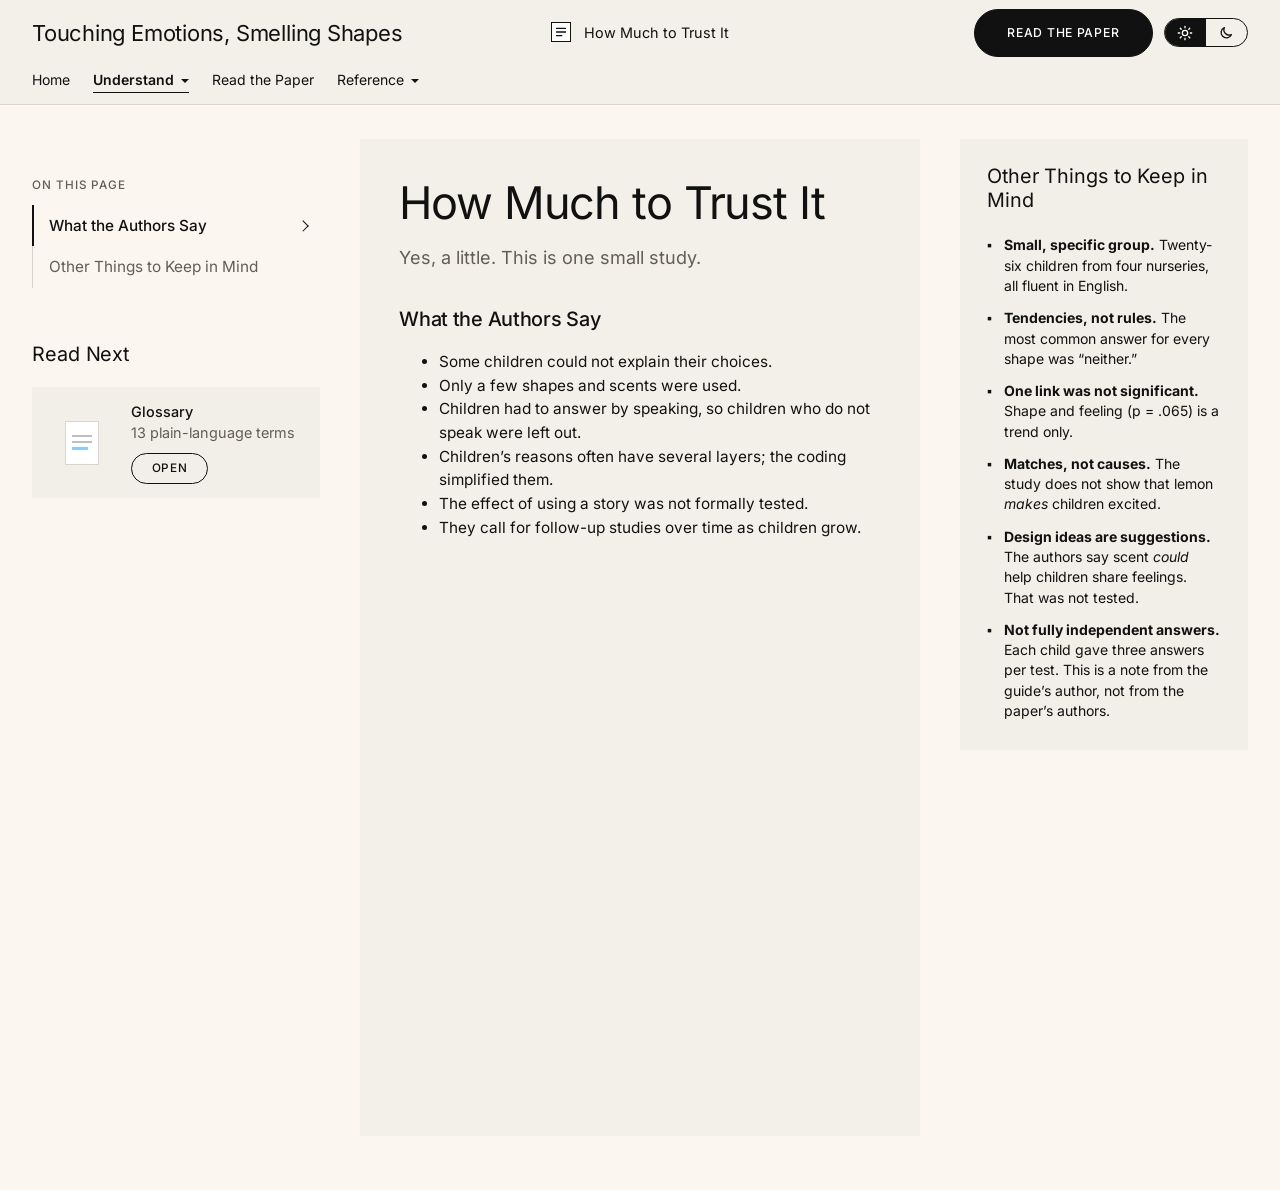
==== commit eee9d9ea: "Three-column layouts for How the Study Worked, What the Children Found, How Much to Trust It; fix sc" ====
--- a/cautions.html
+++ b/cautions.html
@@ -9,11 +9,30 @@
 </head>
 <body>
 <main>
-<div class="prose">
-<h1>How Much to Trust It</h1>
-<p class="lede">Yes, a little. This is one small study.</p>
-<h2>What the Authors Say</h2>
-<ul>
+<div class="sv">
+
+  <aside class="sv-left">
+    <nav class="sv-toc" aria-label="On This Page">
+      <h2 class="cap">On This Page</h2>
+      <ul>
+        <li><a href="#authors">What the Authors Say</a></li>
+        <li><a href="#keep-in-mind">Other Things to Keep in Mind</a></li>
+      </ul>
+    </nav>
+    <div class="readnext">
+      <h2>Read Next</h2>
+      <a class="rn-card" href="glossary.html">
+        <span class="rn-thumb" aria-hidden="true"><span><i></i><i></i><i class="a s"></i></span></span>
+        <span class="rn-text"><b>Glossary</b><span>13 plain-language terms</span><span class="rn-open">Open</span></span>
+      </a>
+    </div>
+  </aside>
+
+  <article class="sv-canvas">
+    <h1>How Much to Trust It</h1>
+    <p class="lede">Yes, a little. This is one small study.</p>
+    <h2 id="authors">What the Authors Say</h2>
+    <ul>
   <li>Some children could not explain their choices.</li>
   <li>Only a few shapes and scents were used.</li>
   <li>Children had to answer by speaking, so children who do not speak were left out.</li>
@@ -21,8 +40,11 @@
   <li>The effect of using a story was not formally tested.</li>
   <li>They call for follow-up studies over time as children grow.</li>
 </ul>
-<h2>Other Things to Keep in Mind</h2>
-<ul>
+  </article>
+
+  <aside class="kp" id="keep-in-mind" aria-labelledby="kim-h">
+    <h2 id="kim-h">Other Things to Keep in Mind</h2>
+    <ul>
   <li><strong>Small, specific group.</strong> Twenty-six children from four nurseries, all fluent in English.</li>
   <li><strong>Tendencies, not rules.</strong> The most common answer for every shape was &ldquo;neither.&rdquo;</li>
   <li><strong>One link was not significant.</strong> Shape and feeling (p = .065) is a trend only.</li>
@@ -30,6 +52,8 @@
   <li><strong>Design ideas are suggestions.</strong> The authors say scent <em>could</em> help children share feelings. That was not tested.</li>
   <li><strong>Not fully independent answers.</strong> Each child gave three answers per test. This is a note from the guide&rsquo;s author, not from the paper&rsquo;s authors.</li>
 </ul>
+  </aside>
+
 </div>
 </main>
 <script src="js/site.js"></script>
--- a/css/site.css
+++ b/css/site.css
@@ -12,7 +12,7 @@
   --display: "Inter", "Helvetica Neue", Helvetica, Arial, sans-serif;
   --sans: "Inter", "Helvetica Neue", Helvetica, Arial, sans-serif;
   --r: 2px;
-  --maxw: 84rem; --prose: 44rem; --gutter: 32px; --side: 16rem; --colgap: 2.2rem;
+  --maxw: 84rem; --prose: 44rem; --gutter: 32px; --side: 16rem; --key: 23rem; --colgap: 2.2rem;
 }
 @media (prefers-color-scheme: dark) {
   :root:not([data-theme="light"]) {
@@ -183,7 +183,7 @@
 .bar span:first-child { min-width: 9rem; } .bar span:last-child { min-width: 3rem; text-align: right; }
 
 /* ---- Reader: About | the paper on its canvas | the options panel ---- */
-.rgrid { display: grid; grid-template-columns: minmax(0, var(--side)) minmax(0, 1fr) minmax(0, var(--side)); column-gap: var(--colgap); align-items: start; margin-top: .4rem; }
+.rgrid { display: grid; grid-template-columns: minmax(0, var(--side)) minmax(0, 1fr) minmax(0, var(--key)); column-gap: var(--colgap); align-items: start; margin-top: .4rem; }
 .a-about { padding-top: 2.4rem; display: flex; flex-direction: column; gap: 1.6rem; }
 .a-about p { margin: 0; font-size: .9rem; line-height: 1.45; }
 .a-about .about-stat { font-size: 1rem; }
@@ -313,17 +313,19 @@
 .ptabs button[aria-selected="true"] { color: var(--fg); border-bottom-color: var(--fg); }
 .pane { padding: 1.2rem 1.1rem 1.4rem; }
 .pane[hidden] { display: none; }
-.swatches-grid { display: grid; grid-template-columns: repeat(4, 1fr); gap: 3px; }
+.swatches-grid { display: grid; grid-template-columns: repeat(4, 1fr); gap: .45rem; }
 .tile { position: relative; display: flex; align-items: flex-end; justify-content: flex-start; aspect-ratio: 1; padding: .28rem .25rem; overflow-wrap: break-word; hyphens: none; border: 0; border-bottom: 3px solid var(--e, transparent); background: var(--f); color: #111; text-align: left; font: 500 .56rem/1.15 var(--sans); cursor: pointer; min-width: 0; }
-.keyitem.tile { font: 500 .62rem/1.15 var(--sans); background: var(--f); color: #111; border-radius: 0; border-width: 0 0 3px; border-style: solid; border-color: var(--e, transparent); }
-.keyitem.tile:hover { border-color: var(--e, transparent); }
-.keyitem.tile[aria-pressed="true"] { background: var(--f); font-weight: 500; }
-.tile.u, .keyitem.tile.u[aria-pressed="true"] { background: #fff; border-bottom-style: dashed; }
-.keyitem.tile.all, .keyitem.tile.all[aria-pressed="true"] { background: linear-gradient(90deg, var(--c1) 0 14.28%, var(--c2) 0 28.57%, var(--c3) 0 42.85%, var(--c4) 0 57.14%, var(--c5) 0 71.42%, var(--c6) 0 85.71%, var(--c7) 0); border-bottom-color: transparent; }
-.tile.all { background: linear-gradient(90deg, var(--c1) 0 14.28%, var(--c2) 0 28.57%, var(--c3) 0 42.85%, var(--c4) 0 57.14%, var(--c5) 0 71.42%, var(--c6) 0 85.71%, var(--c7) 0); border-bottom-color: transparent; }
-.tile.all .tl { background: rgba(255, 255, 255, .88); padding: 0 .25rem; }
-.tile[aria-pressed="true"]::after { content: "\2713"; position: absolute; top: .25rem; right: .25rem; width: 1rem; height: 1rem; border-radius: 50%; background: #fff; color: #111; border: 1.5px solid #111; font: 700 .6rem/1 var(--sans); display: grid; place-items: center; }
-.tile:hover { filter: brightness(.96); }
+/* The seven question tiles: true squares, label top left, colored edge along the bottom, black outline and a check when pressed */
+.keyitem.tile { align-items: flex-start; padding: .55rem .5rem; font: 500 .72rem/1.25 var(--sans); background: var(--f); color: #111; border-radius: 0; border-width: 0 0 4px; border-style: solid; border-color: var(--e, transparent); transition: opacity .15s; }
+.keyitem.tile:hover { border-color: var(--e, transparent); filter: none; opacity: .85; }
+.keyitem.tile[aria-pressed="true"] { background: var(--f); font-weight: 600; outline: 2px solid #111; outline-offset: -2px; }
+.keyitem.tile.u, .keyitem.tile.u[aria-pressed="true"] { background: #fff; border-bottom-style: dashed; box-shadow: inset 0 0 0 1px rgba(0, 0, 0, .14); }
+.keyitem.tile.all, .keyitem.tile.all[aria-pressed="true"] { background: linear-gradient(90deg, var(--c1) 0 14.28%, var(--c2) 0 28.57%, var(--c3) 0 42.85%, var(--c4) 0 57.14%, var(--c5) 0 71.42%, var(--c6) 0 85.71%, var(--c7) 0); border-bottom-color: transparent; border-bottom-width: 0; }
+.keyitem.tile.all .tl { background: #fff; padding: .12rem .35rem; }
+.keyitem.tile[aria-pressed="true"]::after { content: "\2713"; position: absolute; right: .5rem; bottom: .75rem; width: 1rem; height: 1rem; border-radius: 50%; background: #111; color: #fff; border: 0; font: 700 .6rem/1 var(--sans); display: grid; place-items: center; }
+.keyitem.tile.all[aria-pressed="true"]::after { bottom: .5rem; }
+.swatches-grid.filtered .keyitem.tile[aria-pressed="false"] { opacity: .4; }
+.swatches-grid.filtered .keyitem.tile[aria-pressed="false"]:hover { opacity: .75; }
 .key-label { margin: .8rem 0 0; font: 500 .85rem var(--sans); }
 .key-desc { margin: .15rem 0 0; font-size: .75rem; line-height: 1.4; color: var(--muted); }
 .jump { display: inline-flex; align-items: center; gap: .5rem; margin-top: 1.2rem; background: none; border: 0; padding: .2rem 0; font: 500 .66rem var(--sans); letter-spacing: .06em; text-transform: uppercase; color: var(--fg); cursor: pointer; }
@@ -362,9 +364,10 @@
 .key-fab { display: none; }
 .fs-only { display: none; }
 
+@media (min-width: 1101px) and (max-width: 1359px) { .rgrid { grid-template-columns: minmax(0, 13rem) minmax(0, 1fr) minmax(0, 20rem); } }
 /* Narrower screens: one column; the options panel becomes a pop-up opened with the Key button */
 @media (max-width: 1100px) {
-  .rgrid { grid-template-columns: minmax(0, 1fr) minmax(0, 17rem); column-gap: 2rem; }
+  .rgrid { grid-template-columns: minmax(0, 1fr) minmax(0, 20rem); column-gap: 2rem; }
   .a-about { grid-column: 1 / -1; padding-top: .5rem; }
   .a-about .readnext { display: none; }
   .a-canvas { grid-column: 1; padding: .75rem 1.4rem 1.4rem; }
@@ -393,7 +396,7 @@
   --bg: #ffffff; --card: #ffffff; --panel: #f2efe8; --canvas: #ffffff; --fg: #111111; --muted: #625e56; --line: #d9d5cc; --accent: #111111; --on-accent: #ffffff; --you: #b8761a; --focus: #2a5db0;
   --tip-bg: #111111; --tip-fg: #fbf7f0; --callout-bg: #e9e4d8; --callout-fg: #111111; --danger: #a3121a;
   position: fixed; inset: 0; z-index: 80; margin: 0; padding: 0; background: #fff; color: var(--fg); color-scheme: light; overflow: hidden; display: grid;
-  grid-template-columns: 17rem minmax(0, 1fr) 19rem; grid-template-rows: minmax(0, 1fr); grid-template-areas: "left paper right"; gap: 0 .5rem; align-items: stretch;
+  grid-template-columns: 17rem minmax(0, 1fr) 22rem; grid-template-rows: minmax(0, 1fr); grid-template-areas: "left paper right"; gap: 0 .5rem; align-items: stretch;
 }
 .rgrid.fs .a-about { display: none; }
 .rgrid.fs .a-canvas { display: contents; }
@@ -416,9 +419,16 @@
 .rgrid.fs .pager { display: contents; }
 .rgrid.fs .arrow { position: fixed; top: 50%; transform: translateY(-50%); z-index: 6; background: rgba(255, 255, 255, .92); }
 .rgrid.fs #prev { left: calc(17rem + .9rem); }
-.rgrid.fs #next { right: calc(19rem + .9rem); }
+.rgrid.fs #next { right: calc(22rem + .9rem); }
 .rgrid.fs .reader { flex: 0 1 auto; min-width: 0; }
 .rgrid.fs .stage { padding: 0; overflow: auto; max-width: 100%; max-height: 100vh; }
+/* Side columns sit in the vertical middle of the window; when taller than the window they start at the top and scroll */
+@media (min-width: 1101px) {
+  .rgrid.fs .fs-left > :first-child { margin-top: auto; }
+  .rgrid.fs .fs-left > :last-child { margin-bottom: auto; }
+  .rgrid.fs .a-key { display: flex; flex-direction: column; }
+  .rgrid.fs .a-key > .key { flex: none; margin-block: auto; }
+}
 @media (max-height: 800px) {
   .rgrid.fs .scrub.v { --row: 17px; }
   .rgrid.fs .scrub.v .lbl, .rgrid.fs .scrub.v .num { font-size: .64rem; }
@@ -491,13 +501,18 @@
 /* ---- Short version: contents on the left, the reading, key points on the right ---- */
 .sv { display: grid; grid-template-columns: minmax(0, var(--side)) minmax(0, 1fr) minmax(0, var(--side)); column-gap: var(--colgap); align-items: start; margin-top: .4rem; }
 .sv-left { padding-top: 2.2rem; display: flex; flex-direction: column; gap: 3rem; position: sticky; top: .8rem; }
-.sv-toc ul { list-style: none; margin: .9rem 0 0; padding: 0; display: flex; flex-direction: column; gap: .6rem; }
-.sv-toc a { color: var(--muted); font-size: .8rem; text-decoration: none; border-bottom: 1px solid transparent; }
-.sv-toc a:hover { color: var(--fg); }
-.sv-toc a[aria-current="true"] { color: var(--fg); border-bottom-color: var(--fg); }
+/* On This Page: every row is one large link target with hover, current and keyboard-focus states */
+.sv-toc ul { list-style: none; margin: .7rem 0 0; padding: 0; display: flex; flex-direction: column; gap: 0; }
+.sv-toc a { display: flex; align-items: center; justify-content: space-between; gap: .5rem; min-height: 2.3rem; padding: .35rem .7rem .35rem .9rem; color: var(--muted); font-size: .85rem; line-height: 1.3; text-decoration: none; border-left: 1px solid var(--line); }
+.sv-toc a::after { content: ""; flex: none; width: .4rem; height: .4rem; border-top: 1.5px solid currentColor; border-right: 1.5px solid currentColor; transform: rotate(45deg); opacity: 0; }
+.sv-toc a:hover { color: var(--fg); background: var(--bar); }
+.sv-toc a:hover::after, .sv-toc a[aria-current="true"]::after { opacity: 1; }
+.sv-toc a:focus-visible { outline: 2px solid var(--focus); outline-offset: -2px; }
+.sv-toc a[aria-current="true"] { color: var(--fg); font-weight: 500; border-left: 2px solid var(--fg); padding-left: calc(.9rem - 1px); }
 .sv-canvas { background: var(--canvas); padding: 2.2rem 2.2rem 2.6rem; min-width: 0; }
+.sv-canvas > .tabs { margin: -.6rem 0 1.4rem -.55rem; }
 .sv-canvas h1 { text-align: left; font-size: 2.5rem; line-height: 1.1; margin: 0 0 1.5rem; }
-.sv-canvas h2 { font-size: 1.1rem; margin: 2rem 0 .55rem; scroll-margin-top: 1rem; }
+.sv-canvas h2 { font-size: 1.1rem; margin: 2rem 0 .55rem; scroll-margin-top: 1.2rem; }
 .sv-canvas p { margin: 0 0 .9rem; font-size: .85rem; line-height: 1.55; overflow-wrap: anywhere; }
 .summary { background: var(--card); padding: 1.3rem 1.4rem; margin: 0; }
 .sv-canvas .summary h2 { margin: 0 0 .9rem; }
@@ -513,6 +528,29 @@
 .kp ul { margin: 0; padding: 0; list-style: none; display: flex; flex-direction: column; gap: .65rem; }
 .kp li { position: relative; padding-left: .95rem; font-size: .78rem; line-height: 1.45; }
 .kp li::before { content: "\25AA"; position: absolute; left: 0; }
+/* Understand pages that share the three-column layout (How the Study Worked, What the Children Found, How Much to Trust It) */
+.sv-canvas .lede { text-align: left; max-width: none; margin: -.6rem 0 1.4rem; font-size: 1rem; }
+.sv-canvas .hint { margin: .6rem 0 0; }
+.sv-canvas ul, .sv-canvas ol { overflow-wrap: anywhere; }
+.sv-canvas li { font-size: .85rem; line-height: 1.55; }
+.sv-canvas .kit { max-width: none; grid-template-columns: 1fr; background: none; padding: 0; margin: .4rem 0 .2rem; }
+.sv-canvas .kit .col { border-left: 0; border-top: 1px solid var(--line); padding: 1rem 0; display: grid; grid-template-columns: 8.5rem 1fr; column-gap: 1.2rem; align-items: center; }
+.sv-canvas .kit .tag { grid-column: 1; grid-row: 2; align-self: start; }
+.sv-canvas .kit h3 { grid-column: 1; grid-row: 1; align-self: end; margin: 0 0 .2rem; font-size: 1.1rem; }
+.sv-canvas .kit .figs { grid-column: 2; grid-row: 1 / 3; gap: .6rem; }
+.sv-canvas ol.steps { margin: .3rem 0 0; }
+.sv-canvas ol.steps > li { margin: 0; padding: 1rem 0 1rem 3rem; border-top: 1px solid var(--line); font-size: .85rem; line-height: 1.55; }
+.sv-canvas ol.steps > li::before { top: 1rem; width: 2rem; height: 2rem; background: none; border: 1.5px solid var(--fg); color: var(--fg); font: 500 .85rem var(--sans); }
+.sv-canvas .step-t { display: block; font: 500 1.05rem/1.4 var(--sans); margin-bottom: .2rem; }
+.sv-canvas .bar { margin: .15rem 0; padding: .3rem 0; }
+.sv-canvas .bar .fill { background: var(--accent); }
+.sv-canvas .bars.found .fill { background: #b8326f; }
+.sv-canvas .bars.neither .fill { background: #5b5b66; }
+.sv-canvas .callout-block { background: var(--card); color: var(--fg); border-left: 4px solid var(--fg); margin: 0 0 .4rem; }
+.sv-canvas table { font-size: .8rem; }
+.sv-canvas th { font-weight: 500; }
+.kp p { font-size: .78rem; line-height: 1.5; margin: 0 0 .8rem; }
+.kp .note { margin: 1.4rem 0 0; font-size: .78rem; line-height: 1.5; background: var(--callout-bg); border-left: 0; padding: .8rem 1rem; }
 .callout-block { background: var(--callout-bg); color: var(--callout-fg); padding: .8rem 1rem; margin: 1rem 0; font: .9rem/1.5 var(--sans); }
 .callout-block strong { font-size: 1.05rem; font-weight: 600; }
 @media (max-width: 1100px) {
@@ -525,8 +563,14 @@
 @media (max-width: 860px) {
   .sv { display: block; }
   .sv-left { margin-bottom: 1rem; }
-  .sv-toc ul { flex-direction: row; flex-wrap: wrap; gap: .4rem 1.1rem; }
+  .sv-toc ul { flex-direction: row; flex-wrap: wrap; gap: .2rem 1.1rem; }
+  .sv-toc a { min-height: 2rem; padding: .2rem 0; border-left: 0; border-bottom: 2px solid transparent; }
+  .sv-toc a::after { display: none; }
+  .sv-toc a:hover { background: none; }
+  .sv-toc a[aria-current="true"] { border-left: 0; padding-left: 0; border-bottom-color: var(--fg); }
   .sv-canvas { padding: 1.4rem 1rem 1.6rem; }
+  .sv-canvas .kit .col { grid-template-columns: 5.5rem 1fr; column-gap: .8rem; }
+  .sv-canvas .kit .figs { gap: .35rem; }
   .sv-canvas h1 { font-size: 2rem; }
   .kp { position: static; margin-top: 1rem; }
 }
